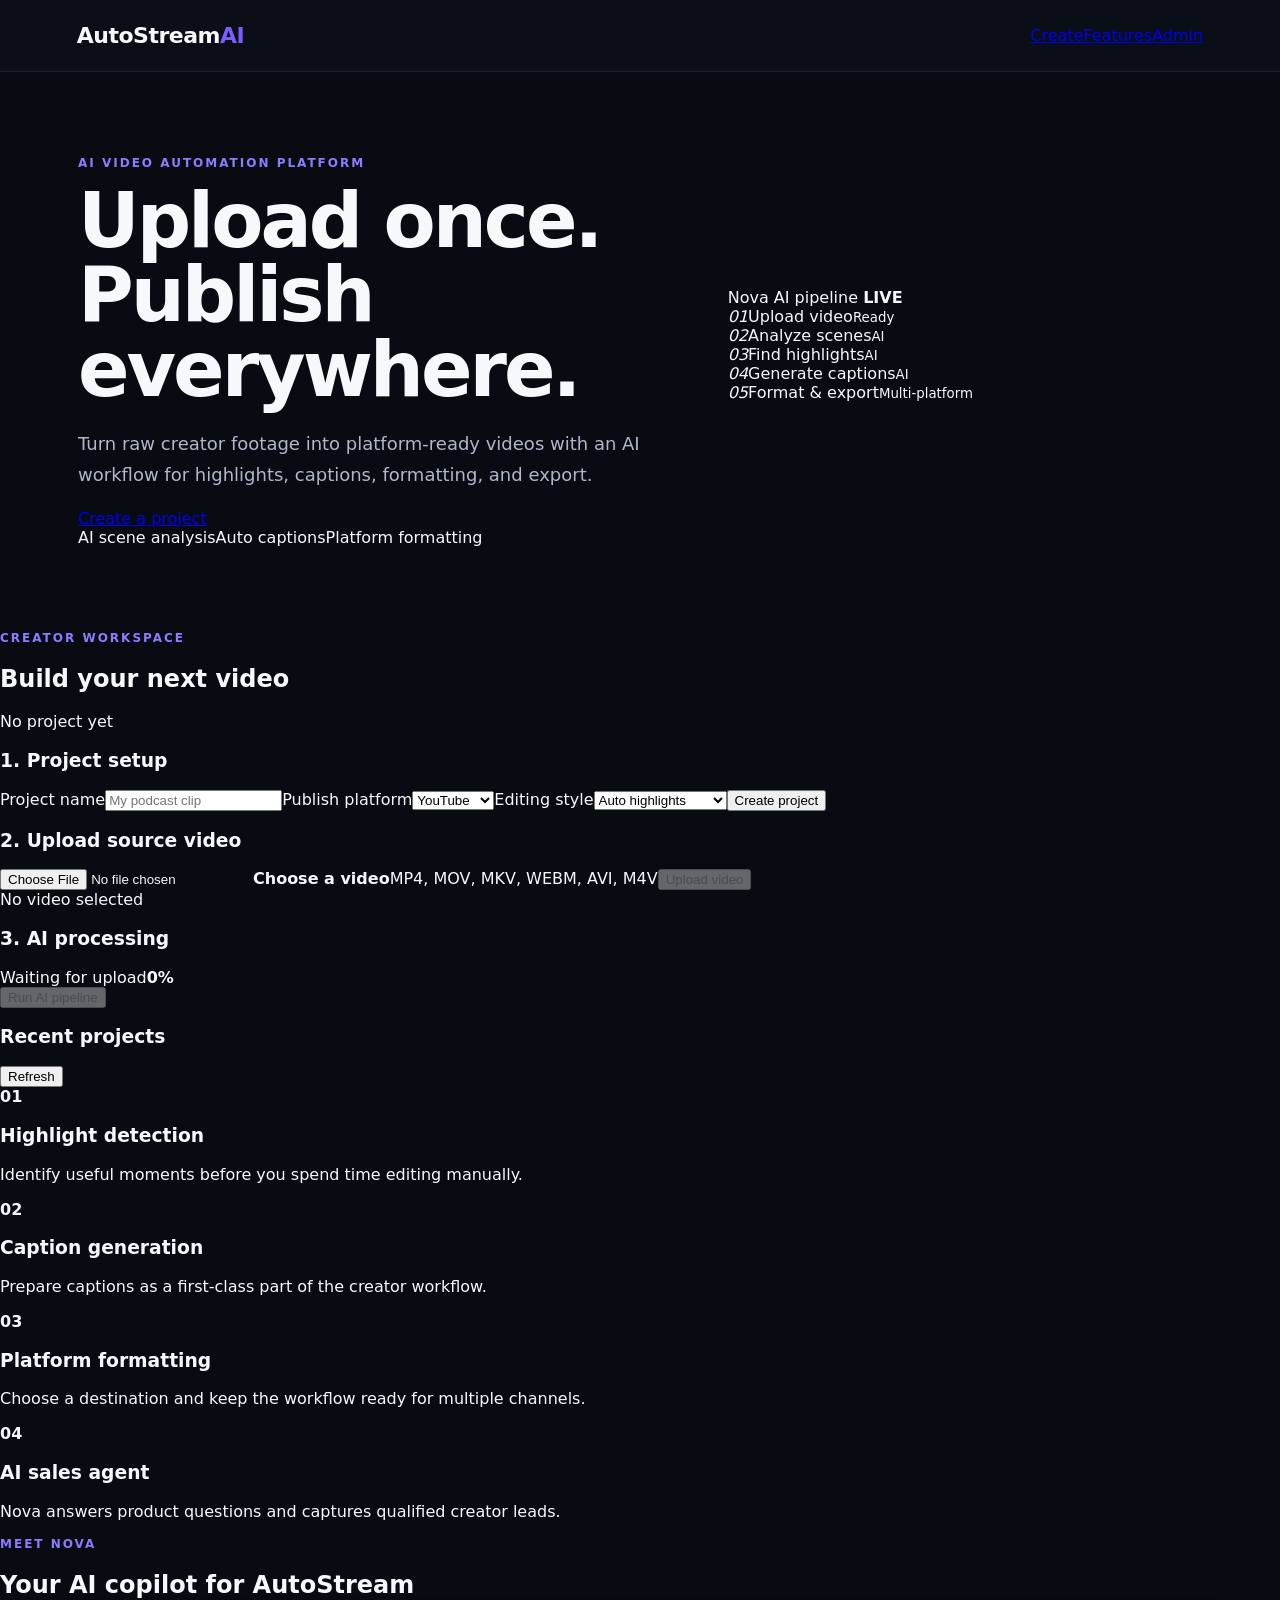
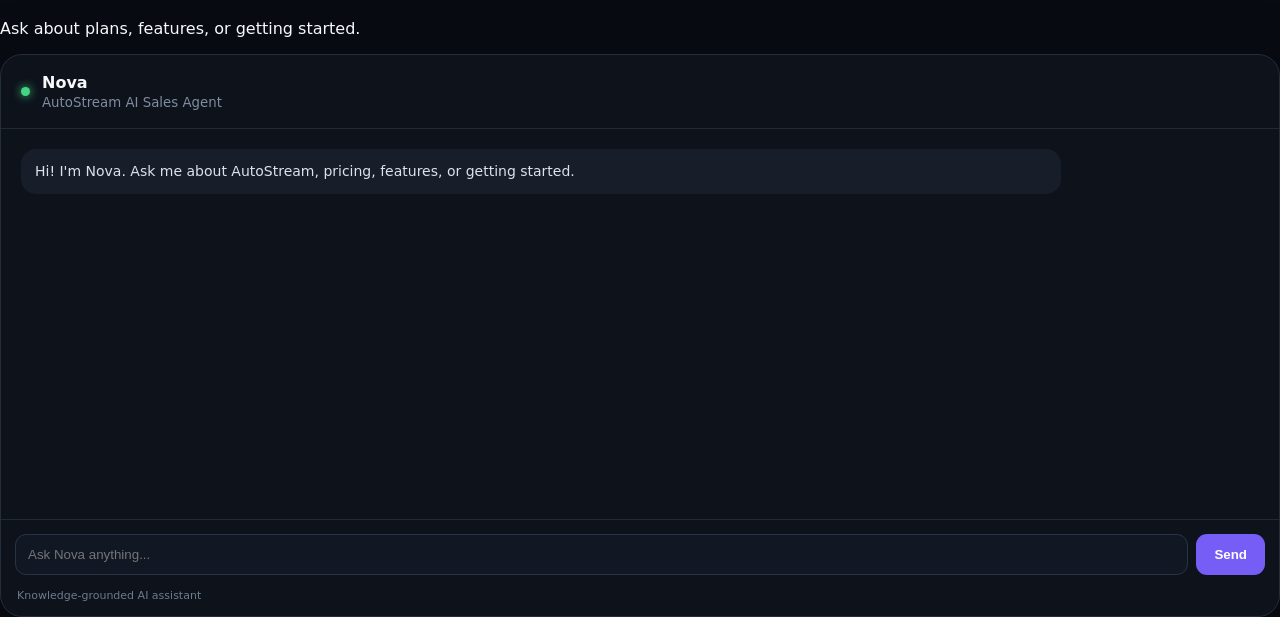
==== static/index.html @ 915b3b09 "Build creator platform workspace UI" ====
<!doctype html><html lang="en"><head><meta charset="UTF-8"><meta name="viewport" content="width=device-width,initial-scale=1"><title>AutoStream — AI Video Automation</title><link rel="stylesheet" href="/static/styles.css"></head><body>
<header class="nav"><div class="brand">AutoStream<span>AI</span></div><nav><a href="#workflow">Create</a><a href="#features">Features</a><a href="/admin">Admin</a></nav></header>
<main><section class="hero"><div class="hero-copy"><p class="eyebrow">AI VIDEO AUTOMATION PLATFORM</p><h1>Upload once.<br><span>Publish everywhere.</span></h1><p class="sub">Turn raw creator footage into platform-ready videos with an AI workflow for highlights, captions, formatting, and export.</p><a class="primary" href="#workflow">Create a project</a><div class="trust"><span>AI scene analysis</span><span>Auto captions</span><span>Platform formatting</span></div></div>
<div class="hero-preview"><div class="preview-top"><span class="live-dot"></span> Nova AI pipeline <b>LIVE</b></div><div class="pipeline"><div class="step done"><i>01</i><span>Upload video</span><small>Ready</small></div><div class="step done"><i>02</i><span>Analyze scenes</span><small>AI</small></div><div class="step"><i>03</i><span>Find highlights</span><small>AI</small></div><div class="step"><i>04</i><span>Generate captions</span><small>AI</small></div><div class="step"><i>05</i><span>Format & export</span><small>Multi-platform</small></div></div></div></section>
<section id="workflow" class="workspace"><div class="section-head"><div><p class="eyebrow">CREATOR WORKSPACE</p><h2>Build your next video</h2></div><span id="project-status">No project yet</span></div>
<div class="workspace-grid"><form id="project-form" class="panel"><h3>1. Project setup</h3><label>Project name<input id="project-name" required placeholder="My podcast clip"></label><label>Publish platform<select id="platform"><option>YouTube</option><option>Instagram</option><option>TikTok</option><option>LinkedIn</option><option>Twitter/X</option></select></label><label>Editing style<select id="style"><option>Auto highlights</option><option>Short-form viral</option><option>Clean professional</option><option>Podcast clips</option></select></label><button class="primary full" type="submit">Create project</button></form>
<div class="panel"><h3>2. Upload source video</h3><label class="drop"><input id="video-file" type="file" accept="video/*"><strong>Choose a video</strong><span>MP4, MOV, MKV, WEBM, AVI, M4V</span></label><button id="upload-btn" class="secondary full" disabled>Upload video</button><div id="file-info" class="file-info">No video selected</div></div>
<div class="panel pipeline-panel"><h3>3. AI processing</h3><div class="progress"><i id="progress-bar"></i></div><div class="progress-meta"><span id="progress-label">Waiting for upload</span><b id="progress-value">0%</b></div><button id="process-btn" class="primary full" disabled>Run AI pipeline</button><div id="output" class="output"></div></div></div>
<div class="recent panel"><div class="section-head compact"><h3>Recent projects</h3><button id="refresh-projects">Refresh</button></div><div id="projects-list" class="projects-list"></div></div></section>
<section id="features" class="features"><div><b>01</b><h3>Highlight detection</h3><p>Identify useful moments before you spend time editing manually.</p></div><div><b>02</b><h3>Caption generation</h3><p>Prepare captions as a first-class part of the creator workflow.</p></div><div><b>03</b><h3>Platform formatting</h3><p>Choose a destination and keep the workflow ready for multiple channels.</p></div><div><b>04</b><h3>AI sales agent</h3><p>Nova answers product questions and captures qualified creator leads.</p></div></section>
<section class="chat-section"><div><p class="eyebrow">MEET NOVA</p><h2>Your AI copilot for AutoStream</h2><p>Ask about plans, features, or getting started.</p></div><div class="chat-card"><div class="chat-head"><div class="status-dot"></div><div><strong>Nova</strong><small>AutoStream AI Sales Agent</small></div></div><div id="messages" class="messages"><div class="bubble bot">Hi! I'm Nova. Ask me about AutoStream, pricing, features, or getting started.</div></div><form id="chat-form" class="chat-form"><input id="message" autocomplete="off" placeholder="Ask Nova anything..." maxlength="2000" required><button>Send</button></form><div id="meta" class="chat-meta">Knowledge-grounded AI assistant</div></div></section></main><script src="/static/app.js"></script></body></html>
---- static/styles.css ----
*{box-sizing:border-box}body{margin:0;font-family:Inter,system-ui,-apple-system,BlinkMacSystemFont,"Segoe UI",sans-serif;background:#080b12;color:#f7f8fb}.nav{height:72px;padding:0 6%;display:flex;align-items:center;justify-content:space-between;border-bottom:1px solid #1c2330;background:#0a0e16}.brand{font-size:22px;font-weight:800;letter-spacing:-.5px}.brand span{color:#7c5cff}.nav-link{color:#aeb8ca;text-decoration:none;font-size:14px}.hero{max-width:1180px;margin:0 auto;padding:72px 28px;display:grid;grid-template-columns:1.1fr .9fr;gap:70px;align-items:center}.eyebrow{font-size:12px;letter-spacing:2px;color:#8d7cff;font-weight:800}.hero h1{font-size:clamp(44px,6vw,76px);line-height:.98;letter-spacing:-3px;margin:14px 0 22px}.sub{font-size:18px;line-height:1.7;color:#aeb8ca;max-width:650px}.plans{display:flex;gap:14px;margin-top:34px}.plans article{padding:20px;border:1px solid #202a39;border-radius:16px;background:#0e131d;min-width:190px}.plans h3{margin:0 0 8px}.plans strong{font-size:24px}.plans p{color:#8e9aaf;font-size:13px;line-height:1.5}.featured{border-color:#5d4dd8!important}.chat-card{background:#0d121b;border:1px solid #232d3c;border-radius:22px;overflow:hidden;box-shadow:0 25px 80px rgba(0,0,0,.3)}.chat-head{display:flex;gap:12px;align-items:center;padding:18px 20px;border-bottom:1px solid #202938}.chat-head small{display:block;color:#7f8ca2;margin-top:3px}.status-dot{width:9px;height:9px;border-radius:50%;background:#45d483;box-shadow:0 0 10px #45d483}.messages{height:390px;overflow:auto;padding:20px}.bubble{max-width:84%;padding:12px 14px;border-radius:15px;margin-bottom:12px;font-size:14px;line-height:1.55}.bot{background:#171e2a;color:#dbe2ee}.user{background:#6c55e8;margin-left:auto}.chat-form{display:flex;gap:8px;padding:14px;border-top:1px solid #202938}.chat-form input{flex:1;background:#111823;border:1px solid #283446;color:white;padding:12px;border-radius:11px;outline:none}.chat-form button{background:#765df5;color:white;border:0;border-radius:11px;padding:0 18px;font-weight:700;cursor:pointer}.chat-meta{padding:0 16px 14px;color:#6e7b90;font-size:11px}.feature-strip{border-top:1px solid #1d2532;border-bottom:1px solid #1d2532;display:grid;grid-template-columns:repeat(3,1fr);max-width:1180px;margin:0 auto;padding:30px 28px;gap:30px}.feature-strip div{display:flex;flex-direction:column;gap:6px}.feature-strip span{font-size:13px;color:#7f8ca2}@media(max-width:850px){.hero{grid-template-columns:1fr;padding-top:45px}.plans{flex-direction:column}.feature-strip{grid-template-columns:1fr}.hero h1{letter-spacing:-2px}}
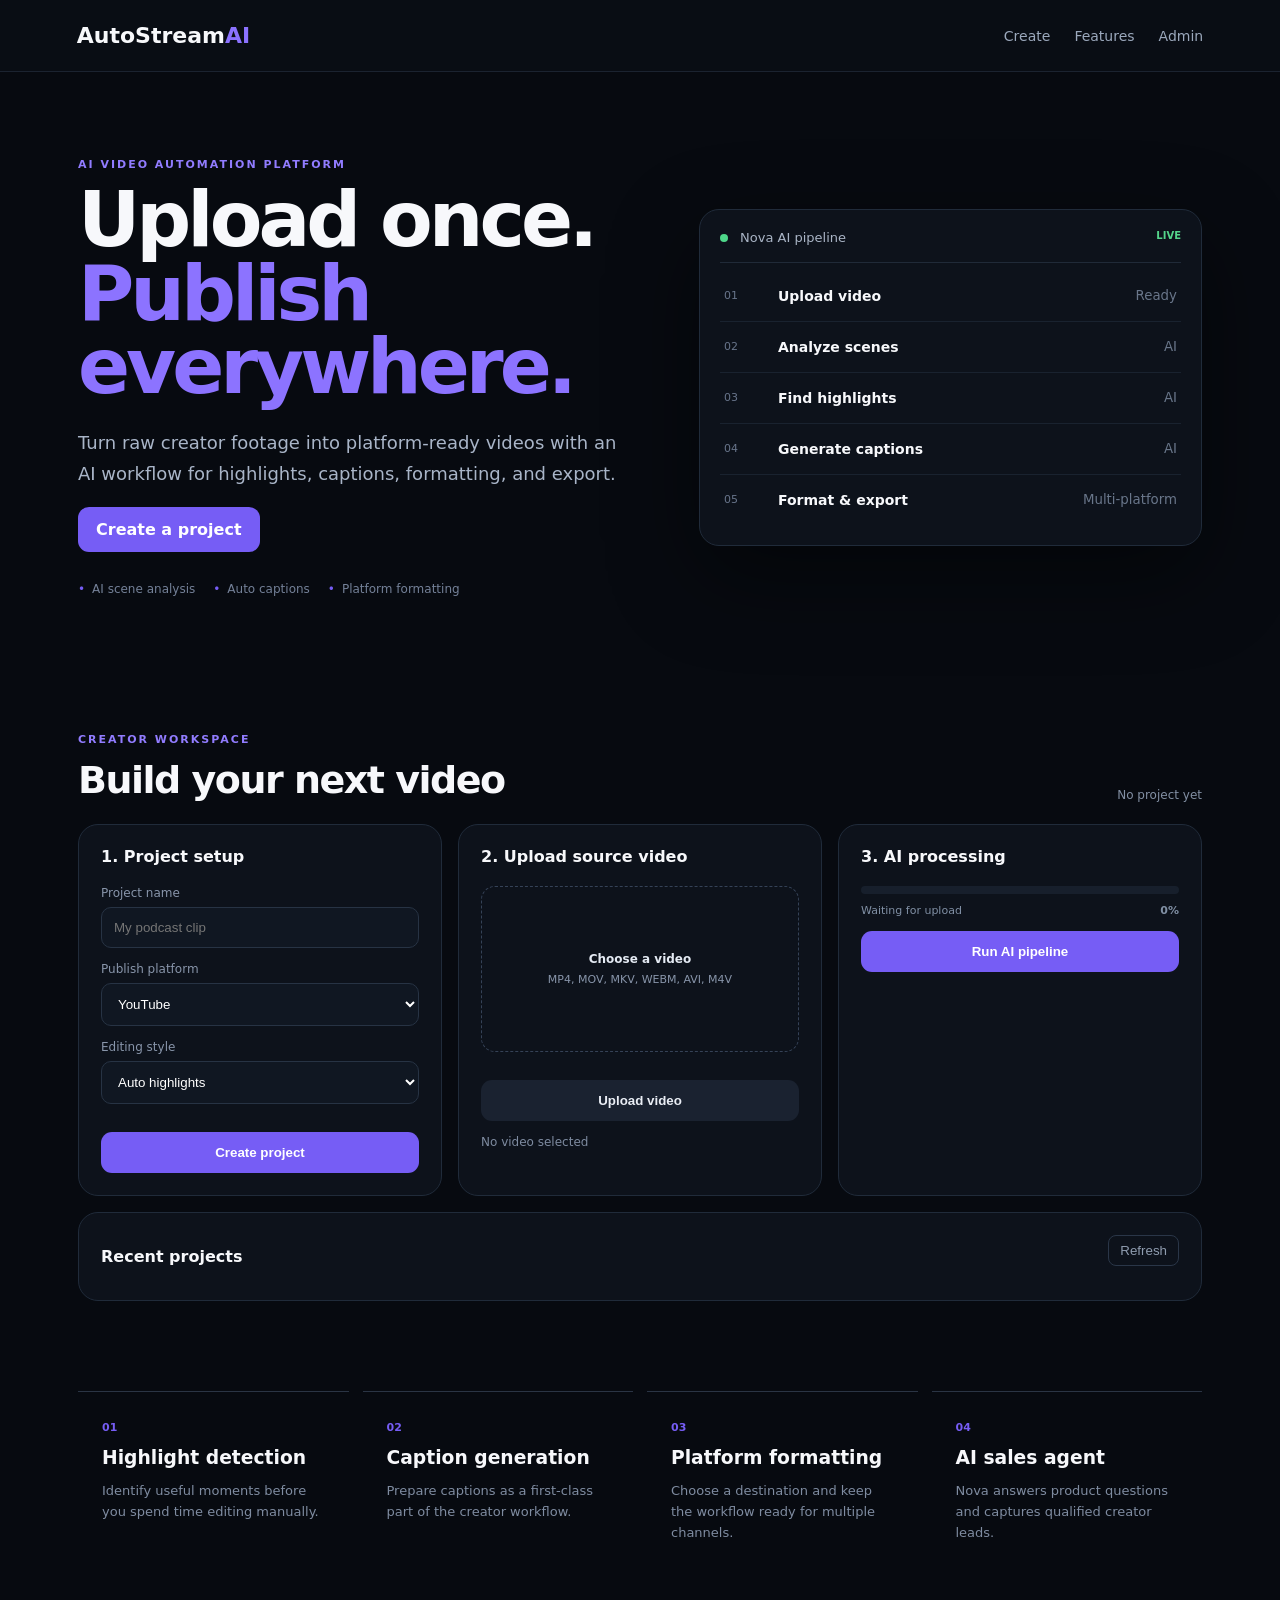
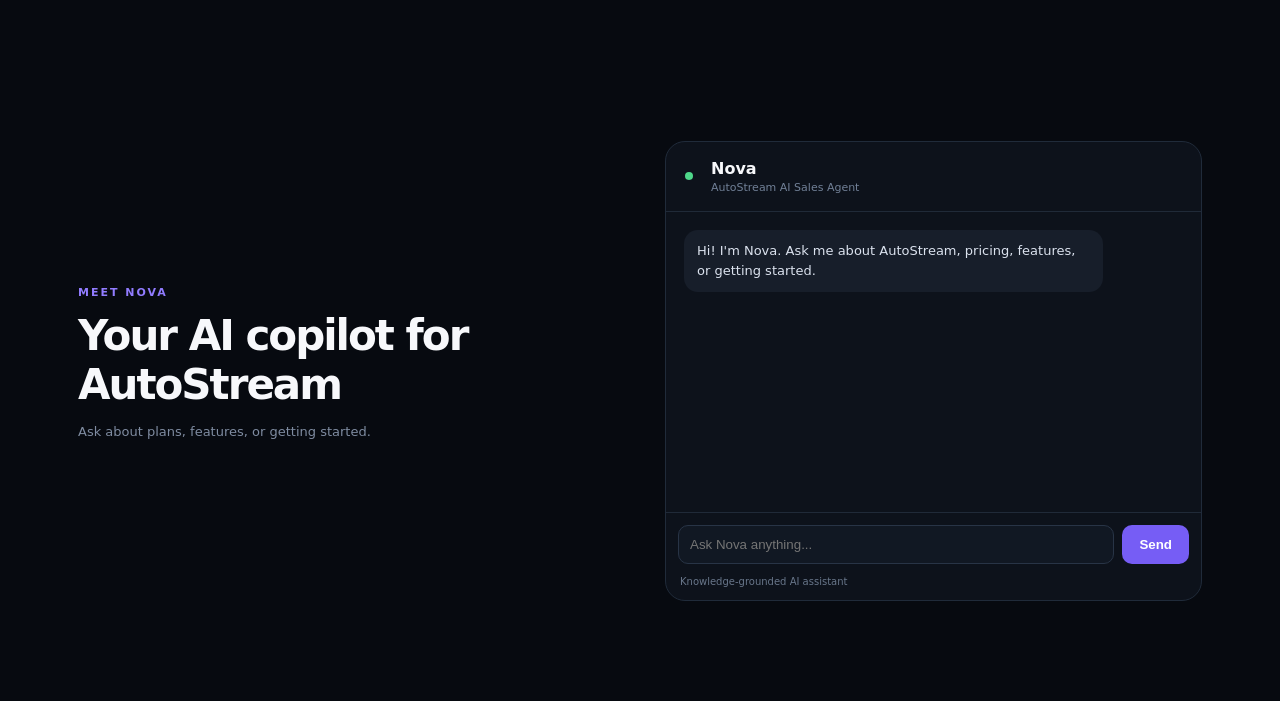
==== commit c91b8be6: "Open dashboard sections in new tabs" ====
--- a/static/index.html
+++ b/static/index.html
@@ -1,6 +1,6 @@
 <!doctype html><html lang="en"><head><meta charset="UTF-8"><meta name="viewport" content="width=device-width,initial-scale=1"><title>AutoStream — AI Video Automation</title><link rel="stylesheet" href="/static/styles.css"></head><body>
-<header class="nav"><div class="brand">AutoStream<span>AI</span></div><nav><a href="#workflow">Create</a><a href="#features">Features</a><a href="/admin">Admin</a></nav></header>
-<main><section class="hero"><div class="hero-copy"><p class="eyebrow">AI VIDEO AUTOMATION PLATFORM</p><h1>Upload once.<br><span>Publish everywhere.</span></h1><p class="sub">Turn raw creator footage into platform-ready videos with an AI workflow for highlights, captions, formatting, and export.</p><a class="primary" href="#workflow">Create a project</a><div class="trust"><span>AI scene analysis</span><span>Auto captions</span><span>Platform formatting</span></div></div>
+<header class="nav"><div class="brand">AutoStream<span>AI</span></div><nav><a href="/?view=workflow" target="_blank" rel="noopener">Create</a><a href="/?view=features" target="_blank" rel="noopener">Features</a><a href="/admin">Admin</a></nav></header>
+<main><section class="hero"><div class="hero-copy"><p class="eyebrow">AI VIDEO AUTOMATION PLATFORM</p><h1>Upload once.<br><span>Publish everywhere.</span></h1><p class="sub">Turn raw creator footage into platform-ready videos with an AI workflow for highlights, captions, formatting, and export.</p><a class="primary" href="/?view=workflow" target="_blank" rel="noopener">Create a project</a><div class="trust"><span>AI scene analysis</span><span>Auto captions</span><span>Platform formatting</span></div></div>
 <div class="hero-preview"><div class="preview-top"><span class="live-dot"></span> Nova AI pipeline <b>LIVE</b></div><div class="pipeline"><div class="step done"><i>01</i><span>Upload video</span><small>Ready</small></div><div class="step done"><i>02</i><span>Analyze scenes</span><small>AI</small></div><div class="step"><i>03</i><span>Find highlights</span><small>AI</small></div><div class="step"><i>04</i><span>Generate captions</span><small>AI</small></div><div class="step"><i>05</i><span>Format & export</span><small>Multi-platform</small></div></div></div></section>
 <section id="workflow" class="workspace"><div class="section-head"><div><p class="eyebrow">CREATOR WORKSPACE</p><h2>Build your next video</h2></div><span id="project-status">No project yet</span></div>
 <div class="workspace-grid"><form id="project-form" class="panel"><h3>1. Project setup</h3><label>Project name<input id="project-name" required placeholder="My podcast clip"></label><label>Publish platform<select id="platform"><option>YouTube</option><option>Instagram</option><option>TikTok</option><option>LinkedIn</option><option>Twitter/X</option></select></label><label>Editing style<select id="style"><option>Auto highlights</option><option>Short-form viral</option><option>Clean professional</option><option>Podcast clips</option></select></label><button class="primary full" type="submit">Create project</button></form>
@@ -8,4 +8,4 @@
 <div class="panel pipeline-panel"><h3>3. AI processing</h3><div class="progress"><i id="progress-bar"></i></div><div class="progress-meta"><span id="progress-label">Waiting for upload</span><b id="progress-value">0%</b></div><button id="process-btn" class="primary full" disabled>Run AI pipeline</button><div id="output" class="output"></div></div></div>
 <div class="recent panel"><div class="section-head compact"><h3>Recent projects</h3><button id="refresh-projects">Refresh</button></div><div id="projects-list" class="projects-list"></div></div></section>
 <section id="features" class="features"><div><b>01</b><h3>Highlight detection</h3><p>Identify useful moments before you spend time editing manually.</p></div><div><b>02</b><h3>Caption generation</h3><p>Prepare captions as a first-class part of the creator workflow.</p></div><div><b>03</b><h3>Platform formatting</h3><p>Choose a destination and keep the workflow ready for multiple channels.</p></div><div><b>04</b><h3>AI sales agent</h3><p>Nova answers product questions and captures qualified creator leads.</p></div></section>
-<section class="chat-section"><div><p class="eyebrow">MEET NOVA</p><h2>Your AI copilot for AutoStream</h2><p>Ask about plans, features, or getting started.</p></div><div class="chat-card"><div class="chat-head"><div class="status-dot"></div><div><strong>Nova</strong><small>AutoStream AI Sales Agent</small></div></div><div id="messages" class="messages"><div class="bubble bot">Hi! I'm Nova. Ask me about AutoStream, pricing, features, or getting started.</div></div><form id="chat-form" class="chat-form"><input id="message" autocomplete="off" placeholder="Ask Nova anything..." maxlength="2000" required><button>Send</button></form><div id="meta" class="chat-meta">Knowledge-grounded AI assistant</div></div></section></main><script src="/static/app.js"></script></body></html>+<section class="chat-section"><div><p class="eyebrow">MEET NOVA</p><h2>Your AI copilot for AutoStream</h2><p>Ask about plans, features, or getting started.</p></div><div class="chat-card"><div class="chat-head"><div class="status-dot"></div><div><strong>Nova</strong><small>AutoStream AI Sales Agent</small></div></div><div id="messages" class="messages"><div class="bubble bot">Hi! I'm Nova. Ask me about AutoStream, pricing, features, or getting started.</div></div><form id="chat-form" class="chat-form"><input id="message" autocomplete="off" placeholder="Ask Nova anything..." maxlength="2000" required><button>Send</button></form><div id="meta" class="chat-meta">Knowledge-grounded AI assistant</div></div></section></main><script src="/static/app.js"></script><script>const view=new URLSearchParams(location.search).get("view");if(view){requestAnimationFrame(()=>document.getElementById(view)?.scrollIntoView({behavior:"smooth",block:"start"}))}</script></body></html>
--- a/static/styles.css
+++ b/static/styles.css
@@ -1 +1 @@
-*{box-sizing:border-box}body{margin:0;font-family:Inter,system-ui,-apple-system,BlinkMacSystemFont,"Segoe UI",sans-serif;background:#080b12;color:#f7f8fb}.nav{height:72px;padding:0 6%;display:flex;align-items:center;justify-content:space-between;border-bottom:1px solid #1c2330;background:#0a0e16}.brand{font-size:22px;font-weight:800;letter-spacing:-.5px}.brand span{color:#7c5cff}.nav-link{color:#aeb8ca;text-decoration:none;font-size:14px}.hero{max-width:1180px;margin:0 auto;padding:72px 28px;display:grid;grid-template-columns:1.1fr .9fr;gap:70px;align-items:center}.eyebrow{font-size:12px;letter-spacing:2px;color:#8d7cff;font-weight:800}.hero h1{font-size:clamp(44px,6vw,76px);line-height:.98;letter-spacing:-3px;margin:14px 0 22px}.sub{font-size:18px;line-height:1.7;color:#aeb8ca;max-width:650px}.plans{display:flex;gap:14px;margin-top:34px}.plans article{padding:20px;border:1px solid #202a39;border-radius:16px;background:#0e131d;min-width:190px}.plans h3{margin:0 0 8px}.plans strong{font-size:24px}.plans p{color:#8e9aaf;font-size:13px;line-height:1.5}.featured{border-color:#5d4dd8!important}.chat-card{background:#0d121b;border:1px solid #232d3c;border-radius:22px;overflow:hidden;box-shadow:0 25px 80px rgba(0,0,0,.3)}.chat-head{display:flex;gap:12px;align-items:center;padding:18px 20px;border-bottom:1px solid #202938}.chat-head small{display:block;color:#7f8ca2;margin-top:3px}.status-dot{width:9px;height:9px;border-radius:50%;background:#45d483;box-shadow:0 0 10px #45d483}.messages{height:390px;overflow:auto;padding:20px}.bubble{max-width:84%;padding:12px 14px;border-radius:15px;margin-bottom:12px;font-size:14px;line-height:1.55}.bot{background:#171e2a;color:#dbe2ee}.user{background:#6c55e8;margin-left:auto}.chat-form{display:flex;gap:8px;padding:14px;border-top:1px solid #202938}.chat-form input{flex:1;background:#111823;border:1px solid #283446;color:white;padding:12px;border-radius:11px;outline:none}.chat-form button{background:#765df5;color:white;border:0;border-radius:11px;padding:0 18px;font-weight:700;cursor:pointer}.chat-meta{padding:0 16px 14px;color:#6e7b90;font-size:11px}.feature-strip{border-top:1px solid #1d2532;border-bottom:1px solid #1d2532;display:grid;grid-template-columns:repeat(3,1fr);max-width:1180px;margin:0 auto;padding:30px 28px;gap:30px}.feature-strip div{display:flex;flex-direction:column;gap:6px}.feature-strip span{font-size:13px;color:#7f8ca2}@media(max-width:850px){.hero{grid-template-columns:1fr;padding-top:45px}.plans{flex-direction:column}.feature-strip{grid-template-columns:1fr}.hero h1{letter-spacing:-2px}}
+*{box-sizing:border-box}html{scroll-behavior:smooth}body{margin:0;font-family:Inter,system-ui,-apple-system,BlinkMacSystemFont,"Segoe UI",sans-serif;background:#070a10;color:#f7f8fb}a{color:inherit}.nav{height:72px;padding:0 6%;display:flex;align-items:center;justify-content:space-between;border-bottom:1px solid #1b2330;background:#090d14;position:sticky;top:0;z-index:10}.brand{font-size:22px;font-weight:850}.brand span{color:#8b72ff}.nav nav{display:flex;gap:24px}.nav a{color:#9ba8bc;text-decoration:none;font-size:14px}.nav a:hover{color:#fff}.hero{max-width:1180px;margin:auto;padding:86px 28px 72px;display:grid;grid-template-columns:1.05fr .95fr;gap:65px;align-items:center}.eyebrow{font-size:11px;letter-spacing:2px;color:#917cff;font-weight:800;margin:0 0 12px}.hero h1{font-size:clamp(48px,6vw,82px);line-height:.96;letter-spacing:-4px;margin:0 0 24px}.hero h1 span{color:#8c73ff}.sub{font-size:18px;line-height:1.7;color:#a9b5c8;max-width:620px}.primary,.secondary{border:0;border-radius:11px;padding:13px 18px;font-weight:750;cursor:pointer;text-decoration:none;display:inline-block}.primary{background:#765df5;color:#fff}.secondary{background:#1a2230;color:#e9edf4}.full{width:100%;margin-top:14px}.trust{display:flex;gap:18px;flex-wrap:wrap;margin-top:30px;color:#748198;font-size:12px}.trust span:before{content:"•";margin-right:7px;color:#765df5}.hero-preview,.panel,.chat-card{background:#0d121b;border:1px solid #202b3a;border-radius:20px}.hero-preview{padding:20px;box-shadow:0 30px 90px #0007}.preview-top{color:#aab5c6;font-size:13px;padding-bottom:17px;border-bottom:1px solid #202a38}.preview-top b{float:right;color:#54d58b;font-size:10px}.live-dot,.status-dot{display:inline-block;width:8px;height:8px;border-radius:50%;background:#4ed78a;margin-right:8px}.pipeline{padding-top:8px}.step{display:grid;grid-template-columns:42px 1fr auto;align-items:center;gap:12px;padding:17px 4px;border-bottom:1px solid #19222f}.step:last-child{border:0}.step i{font-style:normal;color:#68758b;font-size:11px}.step span{font-size:14px;font-weight:650}.step small{color:#69768a}.workspace{max-width:1180px;margin:auto;padding:65px 28px}.section-head{display:flex;justify-content:space-between;align-items:end;gap:20px;margin-bottom:22px}.section-head h2{font-size:38px;letter-spacing:-1.5px;margin:0}.section-head>span{color:#8390a4;font-size:12px}.workspace-grid{display:grid;grid-template-columns:repeat(3,1fr);gap:16px}.panel{padding:22px}.panel h3{margin:0 0 20px;font-size:16px}.panel label{display:block;color:#8895aa;font-size:12px;margin:14px 0}.panel input,.panel select{width:100%;margin-top:7px;background:#101722;border:1px solid #273344;color:#fff;border-radius:10px;padding:12px;outline:none}.drop{height:166px;border:1px dashed #354257;border-radius:14px;display:flex!important;align-items:center;justify-content:center;flex-direction:column;gap:7px;text-align:center}.drop input{display:none}.drop strong{color:#e4eaf3}.drop span{font-size:11px}.file-info,.muted,.output{color:#7e8ba0;font-size:12px;line-height:1.6;margin-top:12px}.progress{height:8px;background:#171f2c;border-radius:99px;overflow:hidden}.progress i{display:block;width:0;height:100%;background:#765df5;transition:width .4s}.progress-meta{display:flex;justify-content:space-between;margin-top:10px;font-size:11px;color:#8190a5}.output{min-height:35px}.recent{margin-top:16px}.compact{margin:0 0 12px}.compact h3{margin:0}.compact button{background:transparent;border:1px solid #2a3648;color:#8f9caf;border-radius:8px;padding:7px 11px;cursor:pointer}.projects-list{display:grid;gap:8px}.project-row{width:100%;display:flex;justify-content:space-between;text-align:left;align-items:center;background:#101722;border:1px solid #202b3a;color:#e7ebf3;padding:13px;border-radius:10px;cursor:pointer}.project-row:hover{border-color:#4b58a0}.project-row span{display:flex;flex-direction:column;gap:4px}.project-row small,.project-row em{color:#77859a;font-size:11px;font-style:normal}.features{max-width:1180px;margin:auto;padding:25px 28px 90px;display:grid;grid-template-columns:repeat(4,1fr);gap:14px}.features>div{padding:24px;border-top:1px solid #2a3444}.features b{color:#765df5;font-size:11px}.features h3{margin:12px 0 8px}.features p,.chat-section>div>p:not(.eyebrow){color:#7f8ca1;line-height:1.6;font-size:13px}.chat-section{max-width:1180px;margin:auto;padding:70px 28px 100px;display:grid;grid-template-columns:1fr 1fr;gap:50px;align-items:center}.chat-section h2{font-size:42px;letter-spacing:-2px;margin:0 0 10px}.chat-card{overflow:hidden}.chat-head{display:flex;gap:10px;align-items:center;padding:17px 19px;border-bottom:1px solid #202a38}.chat-head small{display:block;color:#718097;margin-top:3px;font-size:11px}.messages{height:300px;overflow:auto;padding:18px}.bubble{max-width:84%;padding:11px 13px;border-radius:14px;margin-bottom:10px;font-size:13px;line-height:1.55}.bot{background:#171e2a;color:#dbe2ee}.user{background:#6c55e8;margin-left:auto}.chat-form{display:flex;gap:8px;padding:12px;border-top:1px solid #202a38}.chat-form input{flex:1;background:#111823;border:1px solid #283446;color:#fff;padding:11px;border-radius:10px;outline:none}.chat-form button{background:#765df5;color:#fff;border:0;border-radius:10px;padding:0 17px;font-weight:700}.chat-meta{padding:0 14px 13px;color:#68768a;font-size:10px}@media(max-width:900px){.hero,.chat-section{grid-template-columns:1fr}.workspace-grid{grid-template-columns:1fr}.features{grid-template-columns:1fr 1fr}.hero{padding-top:55px}}@media(max-width:600px){.nav{padding:0 18px}.nav nav{gap:10px}.nav nav a:nth-child(2){display:none}.hero,.workspace,.features,.chat-section{padding-left:18px;padding-right:18px}.hero h1{letter-spacing:-2px}.features{grid-template-columns:1fr}}
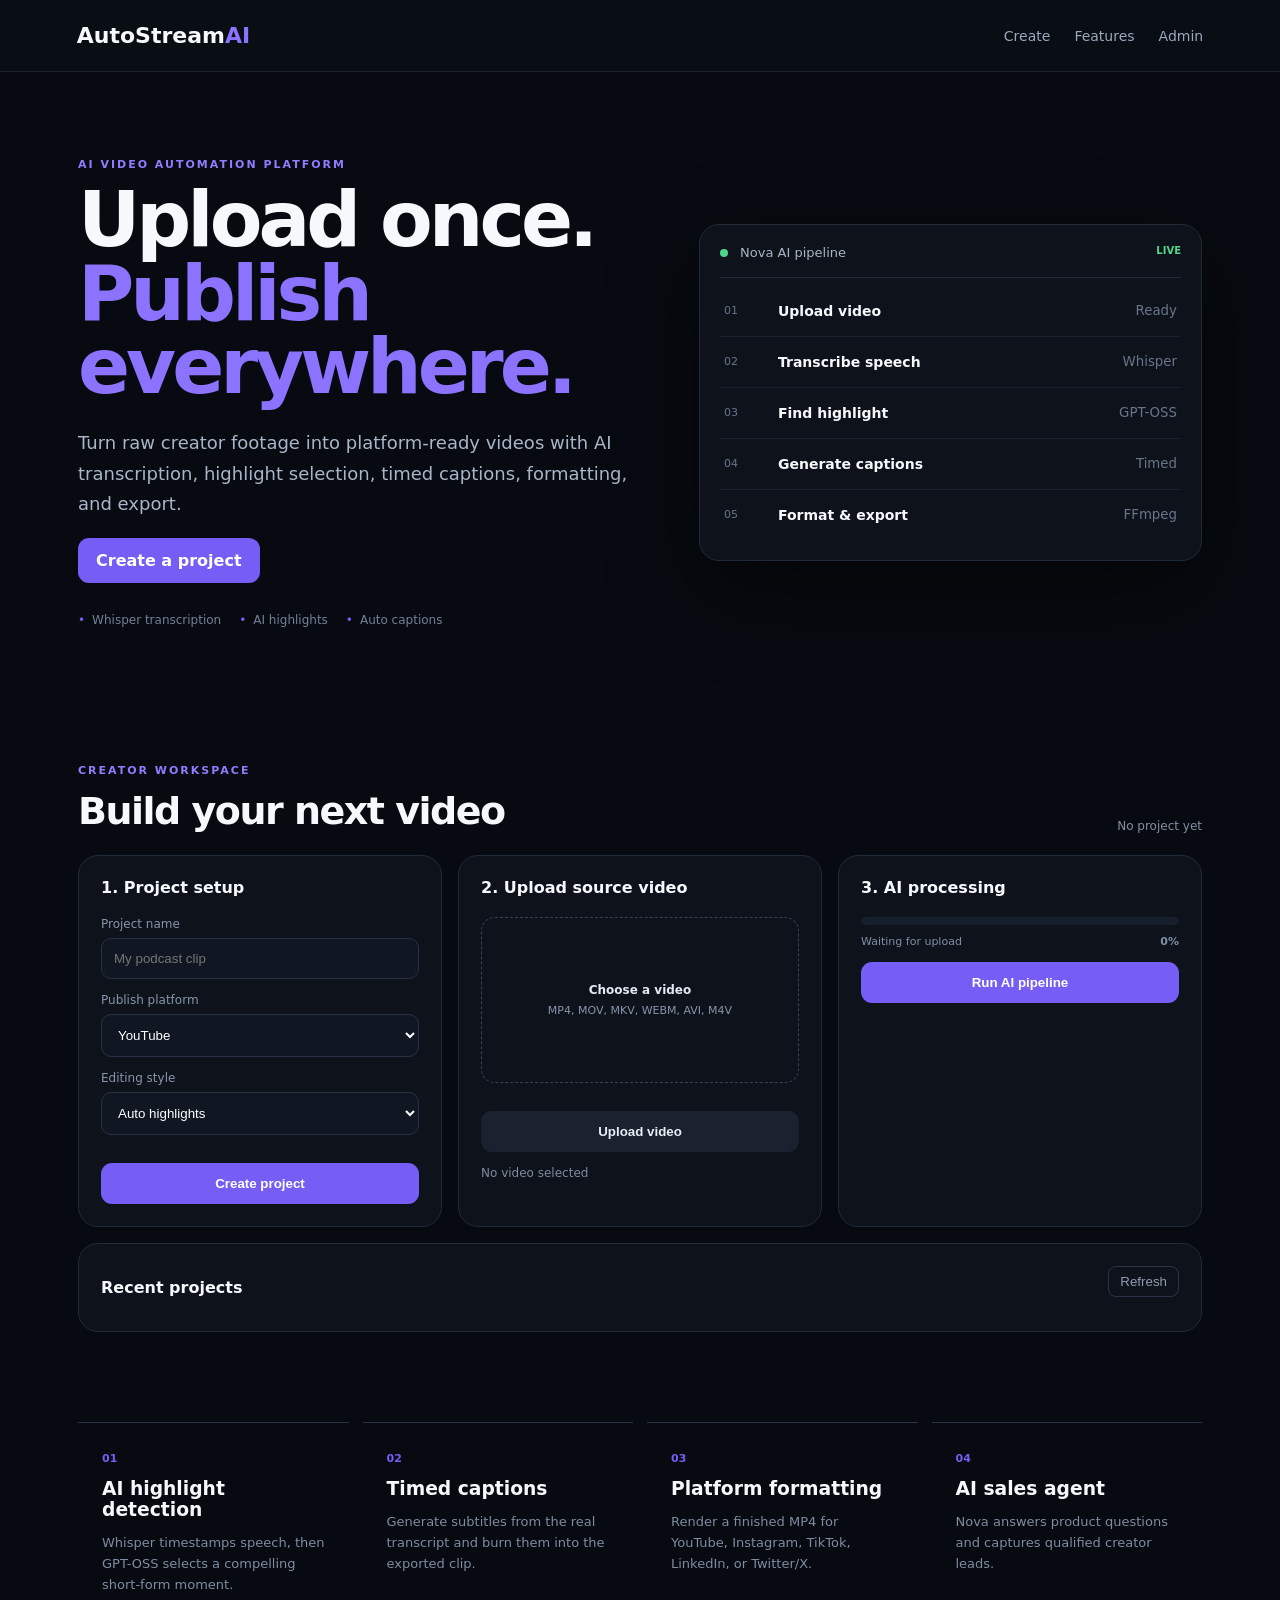
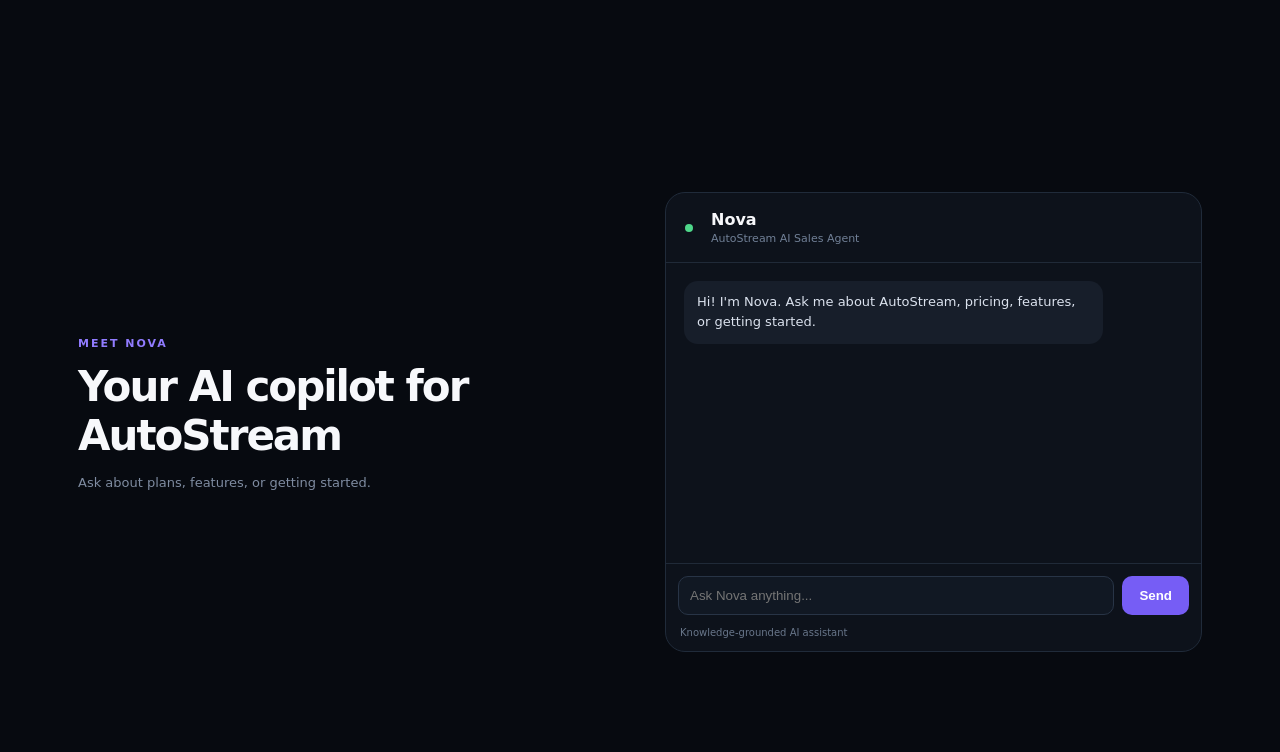
==== commit 73883c7c: "Add favicon and real AI workflow copy" ====
--- a/static/index.html
+++ b/static/index.html
@@ -1,11 +1,11 @@
-<!doctype html><html lang="en"><head><meta charset="UTF-8"><meta name="viewport" content="width=device-width,initial-scale=1"><title>AutoStream — AI Video Automation</title><link rel="stylesheet" href="/static/styles.css"></head><body>
+<!doctype html><html lang="en"><head><meta charset="UTF-8"><meta name="viewport" content="width=device-width,initial-scale=1"><title>AutoStream — AI Video Automation</title><link rel="icon" type="image/svg+xml" href="/static/favicon.svg"><link rel="stylesheet" href="/static/styles.css"></head><body>
 <header class="nav"><div class="brand">AutoStream<span>AI</span></div><nav><a href="/?view=workflow" target="_blank" rel="noopener">Create</a><a href="/?view=features" target="_blank" rel="noopener">Features</a><a href="/admin">Admin</a></nav></header>
-<main><section class="hero"><div class="hero-copy"><p class="eyebrow">AI VIDEO AUTOMATION PLATFORM</p><h1>Upload once.<br><span>Publish everywhere.</span></h1><p class="sub">Turn raw creator footage into platform-ready videos with an AI workflow for highlights, captions, formatting, and export.</p><a class="primary" href="/?view=workflow" target="_blank" rel="noopener">Create a project</a><div class="trust"><span>AI scene analysis</span><span>Auto captions</span><span>Platform formatting</span></div></div>
-<div class="hero-preview"><div class="preview-top"><span class="live-dot"></span> Nova AI pipeline <b>LIVE</b></div><div class="pipeline"><div class="step done"><i>01</i><span>Upload video</span><small>Ready</small></div><div class="step done"><i>02</i><span>Analyze scenes</span><small>AI</small></div><div class="step"><i>03</i><span>Find highlights</span><small>AI</small></div><div class="step"><i>04</i><span>Generate captions</span><small>AI</small></div><div class="step"><i>05</i><span>Format & export</span><small>Multi-platform</small></div></div></div></section>
+<main><section class="hero"><div class="hero-copy"><p class="eyebrow">AI VIDEO AUTOMATION PLATFORM</p><h1>Upload once.<br><span>Publish everywhere.</span></h1><p class="sub">Turn raw creator footage into platform-ready videos with AI transcription, highlight selection, timed captions, formatting, and export.</p><a class="primary" href="/?view=workflow" target="_blank" rel="noopener">Create a project</a><div class="trust"><span>Whisper transcription</span><span>AI highlights</span><span>Auto captions</span></div></div>
+<div class="hero-preview"><div class="preview-top"><span class="live-dot"></span> Nova AI pipeline <b>LIVE</b></div><div class="pipeline"><div class="step done"><i>01</i><span>Upload video</span><small>Ready</small></div><div class="step done"><i>02</i><span>Transcribe speech</span><small>Whisper</small></div><div class="step"><i>03</i><span>Find highlight</span><small>GPT-OSS</small></div><div class="step"><i>04</i><span>Generate captions</span><small>Timed</small></div><div class="step"><i>05</i><span>Format & export</span><small>FFmpeg</small></div></div></div></section>
 <section id="workflow" class="workspace"><div class="section-head"><div><p class="eyebrow">CREATOR WORKSPACE</p><h2>Build your next video</h2></div><span id="project-status">No project yet</span></div>
 <div class="workspace-grid"><form id="project-form" class="panel"><h3>1. Project setup</h3><label>Project name<input id="project-name" required placeholder="My podcast clip"></label><label>Publish platform<select id="platform"><option>YouTube</option><option>Instagram</option><option>TikTok</option><option>LinkedIn</option><option>Twitter/X</option></select></label><label>Editing style<select id="style"><option>Auto highlights</option><option>Short-form viral</option><option>Clean professional</option><option>Podcast clips</option></select></label><button class="primary full" type="submit">Create project</button></form>
 <div class="panel"><h3>2. Upload source video</h3><label class="drop"><input id="video-file" type="file" accept="video/*"><strong>Choose a video</strong><span>MP4, MOV, MKV, WEBM, AVI, M4V</span></label><button id="upload-btn" class="secondary full" disabled>Upload video</button><div id="file-info" class="file-info">No video selected</div></div>
 <div class="panel pipeline-panel"><h3>3. AI processing</h3><div class="progress"><i id="progress-bar"></i></div><div class="progress-meta"><span id="progress-label">Waiting for upload</span><b id="progress-value">0%</b></div><button id="process-btn" class="primary full" disabled>Run AI pipeline</button><div id="output" class="output"></div></div></div>
 <div class="recent panel"><div class="section-head compact"><h3>Recent projects</h3><button id="refresh-projects">Refresh</button></div><div id="projects-list" class="projects-list"></div></div></section>
-<section id="features" class="features"><div><b>01</b><h3>Highlight detection</h3><p>Identify useful moments before you spend time editing manually.</p></div><div><b>02</b><h3>Caption generation</h3><p>Prepare captions as a first-class part of the creator workflow.</p></div><div><b>03</b><h3>Platform formatting</h3><p>Choose a destination and keep the workflow ready for multiple channels.</p></div><div><b>04</b><h3>AI sales agent</h3><p>Nova answers product questions and captures qualified creator leads.</p></div></section>
+<section id="features" class="features"><div><b>01</b><h3>AI highlight detection</h3><p>Whisper timestamps speech, then GPT-OSS selects a compelling short-form moment.</p></div><div><b>02</b><h3>Timed captions</h3><p>Generate subtitles from the real transcript and burn them into the exported clip.</p></div><div><b>03</b><h3>Platform formatting</h3><p>Render a finished MP4 for YouTube, Instagram, TikTok, LinkedIn, or Twitter/X.</p></div><div><b>04</b><h3>AI sales agent</h3><p>Nova answers product questions and captures qualified creator leads.</p></div></section>
 <section class="chat-section"><div><p class="eyebrow">MEET NOVA</p><h2>Your AI copilot for AutoStream</h2><p>Ask about plans, features, or getting started.</p></div><div class="chat-card"><div class="chat-head"><div class="status-dot"></div><div><strong>Nova</strong><small>AutoStream AI Sales Agent</small></div></div><div id="messages" class="messages"><div class="bubble bot">Hi! I'm Nova. Ask me about AutoStream, pricing, features, or getting started.</div></div><form id="chat-form" class="chat-form"><input id="message" autocomplete="off" placeholder="Ask Nova anything..." maxlength="2000" required><button>Send</button></form><div id="meta" class="chat-meta">Knowledge-grounded AI assistant</div></div></section></main><script src="/static/app.js"></script><script>const view=new URLSearchParams(location.search).get("view");if(view){requestAnimationFrame(()=>document.getElementById(view)?.scrollIntoView({behavior:"smooth",block:"start"}))}</script></body></html>
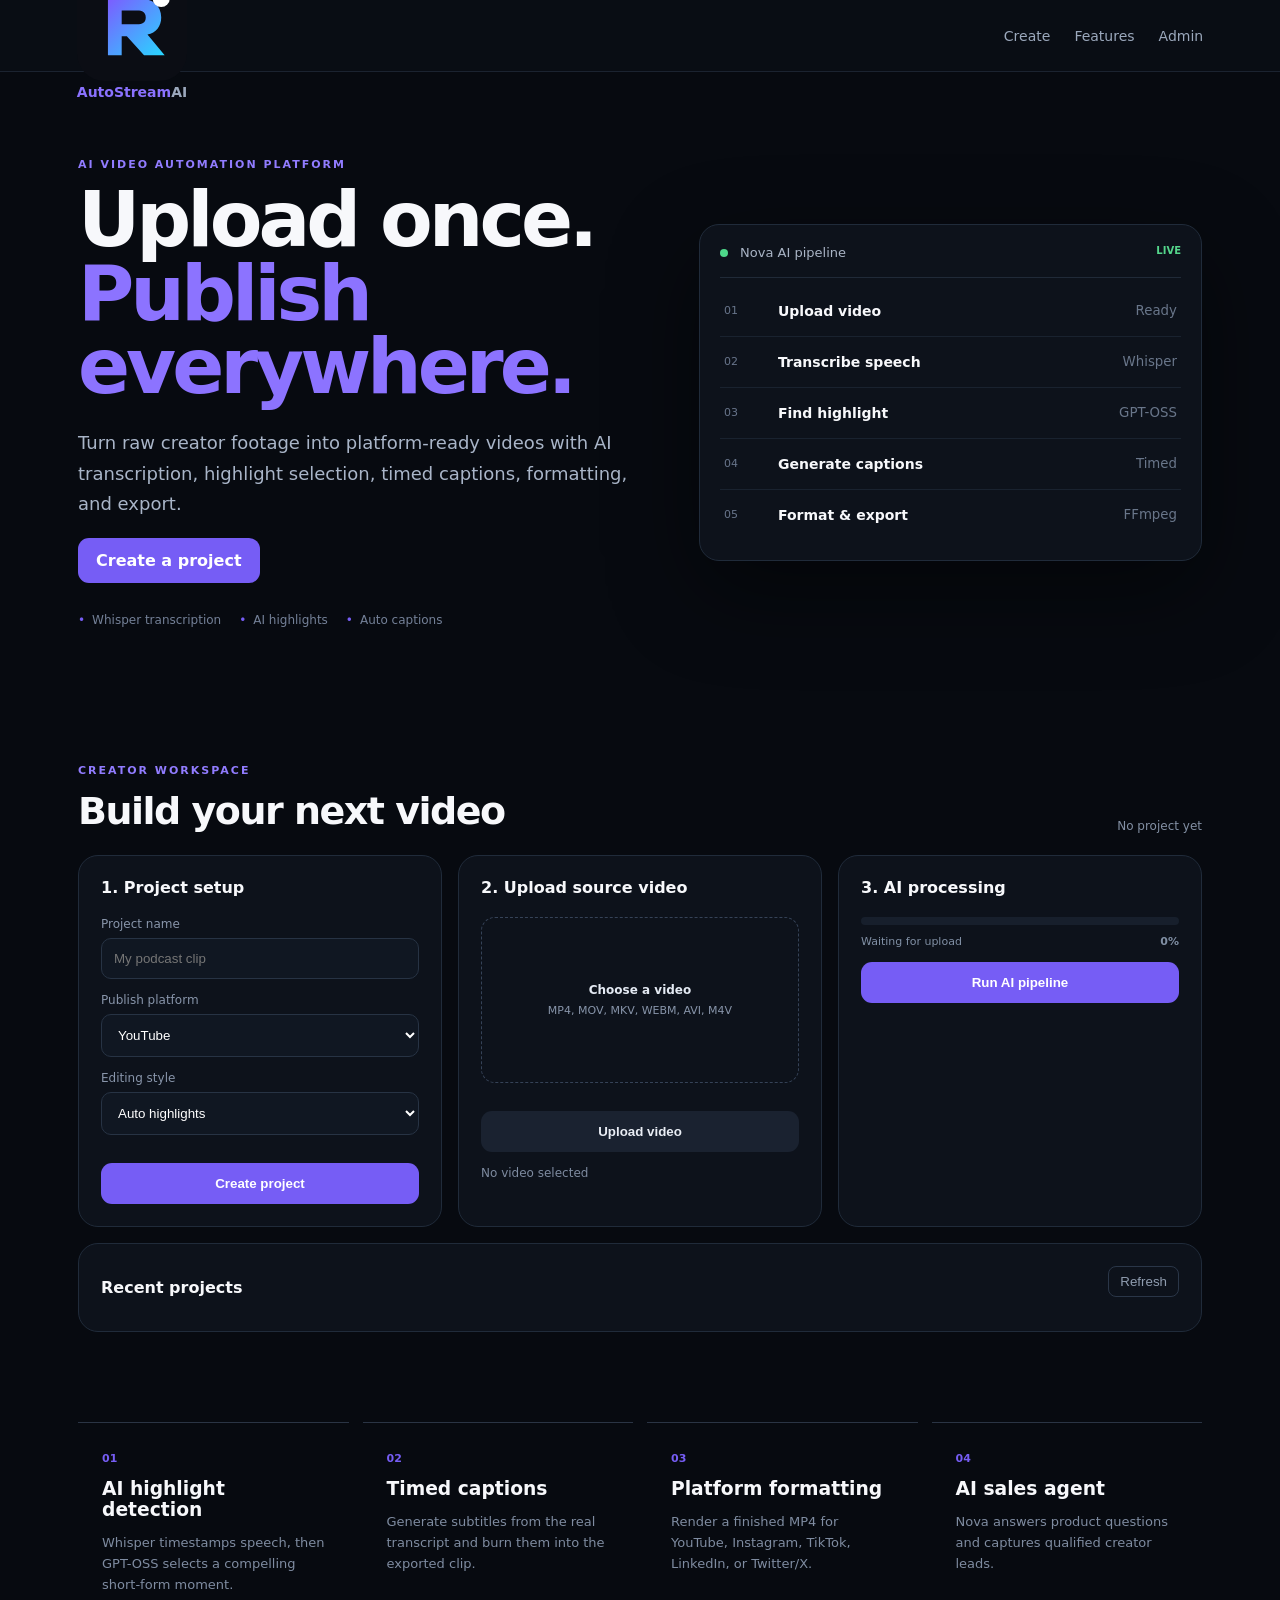
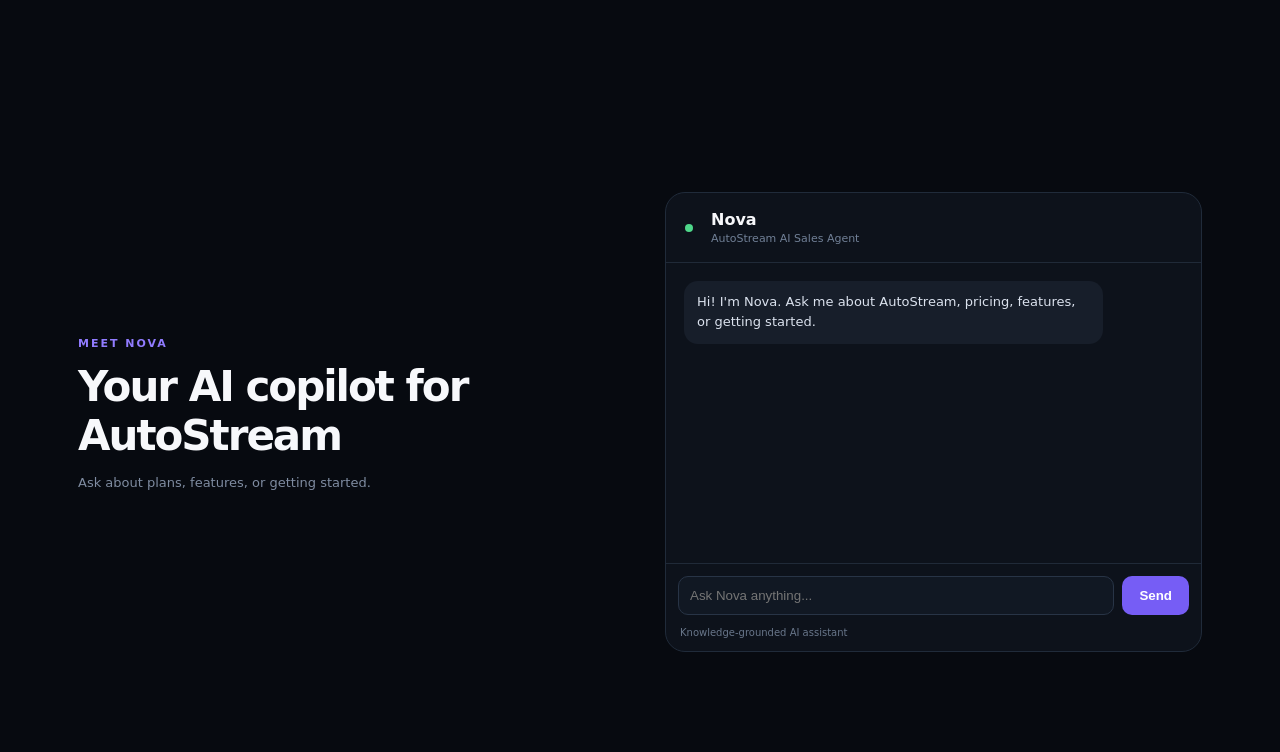
==== commit 51e612bb: "Add AutoStream logo to website header" ====
--- a/static/index.html
+++ b/static/index.html
@@ -1,5 +1,6 @@
-<!doctype html><html lang="en"><head><meta charset="UTF-8"><meta name="viewport" content="width=device-width,initial-scale=1"><title>AutoStream — AI Video Automation</title><link rel="icon" type="image/svg+xml" href="/static/favicon.svg"><link rel="stylesheet" href="/static/styles.css"></head><body>
-<header class="nav"><div class="brand">AutoStream<span>AI</span></div><nav><a href="/?view=workflow" target="_blank" rel="noopener">Create</a><a href="/?view=features" target="_blank" rel="noopener">Features</a><a href="/admin">Admin</a></nav></header>
+<!doctype html><html lang="en"><head><meta charset="UTF-8"><meta name="viewport" content="width=device-width,initial-scale=1"><title>AutoStream — AI Video Automation</title><link rel="icon" type="image/png+xml" href="/static/AutoStreamAI logo.png
+"><link rel="stylesheet" href="/static/styles.css"></head><body>
+<header class="nav"><a class="brand" href="/" aria-label="AutoStream home"><img src="/static/favicon.svg" alt="AutoStream logo"><span>AutoStream</span><b>AI</b></a><nav><a href="/?view=workflow" target="_blank" rel="noopener">Create</a><a href="/?view=features" target="_blank" rel="noopener">Features</a><a href="/admin">Admin</a></nav></header>
 <main><section class="hero"><div class="hero-copy"><p class="eyebrow">AI VIDEO AUTOMATION PLATFORM</p><h1>Upload once.<br><span>Publish everywhere.</span></h1><p class="sub">Turn raw creator footage into platform-ready videos with AI transcription, highlight selection, timed captions, formatting, and export.</p><a class="primary" href="/?view=workflow" target="_blank" rel="noopener">Create a project</a><div class="trust"><span>Whisper transcription</span><span>AI highlights</span><span>Auto captions</span></div></div>
 <div class="hero-preview"><div class="preview-top"><span class="live-dot"></span> Nova AI pipeline <b>LIVE</b></div><div class="pipeline"><div class="step done"><i>01</i><span>Upload video</span><small>Ready</small></div><div class="step done"><i>02</i><span>Transcribe speech</span><small>Whisper</small></div><div class="step"><i>03</i><span>Find highlight</span><small>GPT-OSS</small></div><div class="step"><i>04</i><span>Generate captions</span><small>Timed</small></div><div class="step"><i>05</i><span>Format & export</span><small>FFmpeg</small></div></div></div></section>
 <section id="workflow" class="workspace"><div class="section-head"><div><p class="eyebrow">CREATOR WORKSPACE</p><h2>Build your next video</h2></div><span id="project-status">No project yet</span></div>
@@ -8,4 +9,4 @@
 <div class="panel pipeline-panel"><h3>3. AI processing</h3><div class="progress"><i id="progress-bar"></i></div><div class="progress-meta"><span id="progress-label">Waiting for upload</span><b id="progress-value">0%</b></div><button id="process-btn" class="primary full" disabled>Run AI pipeline</button><div id="output" class="output"></div></div></div>
 <div class="recent panel"><div class="section-head compact"><h3>Recent projects</h3><button id="refresh-projects">Refresh</button></div><div id="projects-list" class="projects-list"></div></div></section>
 <section id="features" class="features"><div><b>01</b><h3>AI highlight detection</h3><p>Whisper timestamps speech, then GPT-OSS selects a compelling short-form moment.</p></div><div><b>02</b><h3>Timed captions</h3><p>Generate subtitles from the real transcript and burn them into the exported clip.</p></div><div><b>03</b><h3>Platform formatting</h3><p>Render a finished MP4 for YouTube, Instagram, TikTok, LinkedIn, or Twitter/X.</p></div><div><b>04</b><h3>AI sales agent</h3><p>Nova answers product questions and captures qualified creator leads.</p></div></section>
-<section class="chat-section"><div><p class="eyebrow">MEET NOVA</p><h2>Your AI copilot for AutoStream</h2><p>Ask about plans, features, or getting started.</p></div><div class="chat-card"><div class="chat-head"><div class="status-dot"></div><div><strong>Nova</strong><small>AutoStream AI Sales Agent</small></div></div><div id="messages" class="messages"><div class="bubble bot">Hi! I'm Nova. Ask me about AutoStream, pricing, features, or getting started.</div></div><form id="chat-form" class="chat-form"><input id="message" autocomplete="off" placeholder="Ask Nova anything..." maxlength="2000" required><button>Send</button></form><div id="meta" class="chat-meta">Knowledge-grounded AI assistant</div></div></section></main><script src="/static/app.js"></script><script>const view=new URLSearchParams(location.search).get("view");if(view){requestAnimationFrame(()=>document.getElementById(view)?.scrollIntoView({behavior:"smooth",block:"start"}))}</script></body></html>+<section class="chat-section"><div><p class="eyebrow">MEET NOVA</p><h2>Your AI copilot for AutoStream</h2><p>Ask about plans, features, or getting started.</p></div><div class="chat-card"><div class="chat-head"><div class="status-dot"></div><div><strong>Nova</strong><small>AutoStream AI Sales Agent</small></div></div><div id="messages" class="messages"><div class="bubble bot">Hi! I'm Nova. Ask me about AutoStream, pricing, features, or getting started.</div></div><form id="chat-form" class="chat-form"><input id="message" autocomplete="off" placeholder="Ask Nova anything..." maxlength="2000" required><button>Send</button></form><div id="meta" class="chat-meta">Knowledge-grounded AI assistant</div></div></section></main><script src="/static/app.js"></script><script>const view=new URLSearchParams(location.search).get("view");if(view){requestAnimationFrame(()=>document.getElementById(view)?.scrollIntoView({behavior:"smooth",block:"start"}))}</script></body></html>
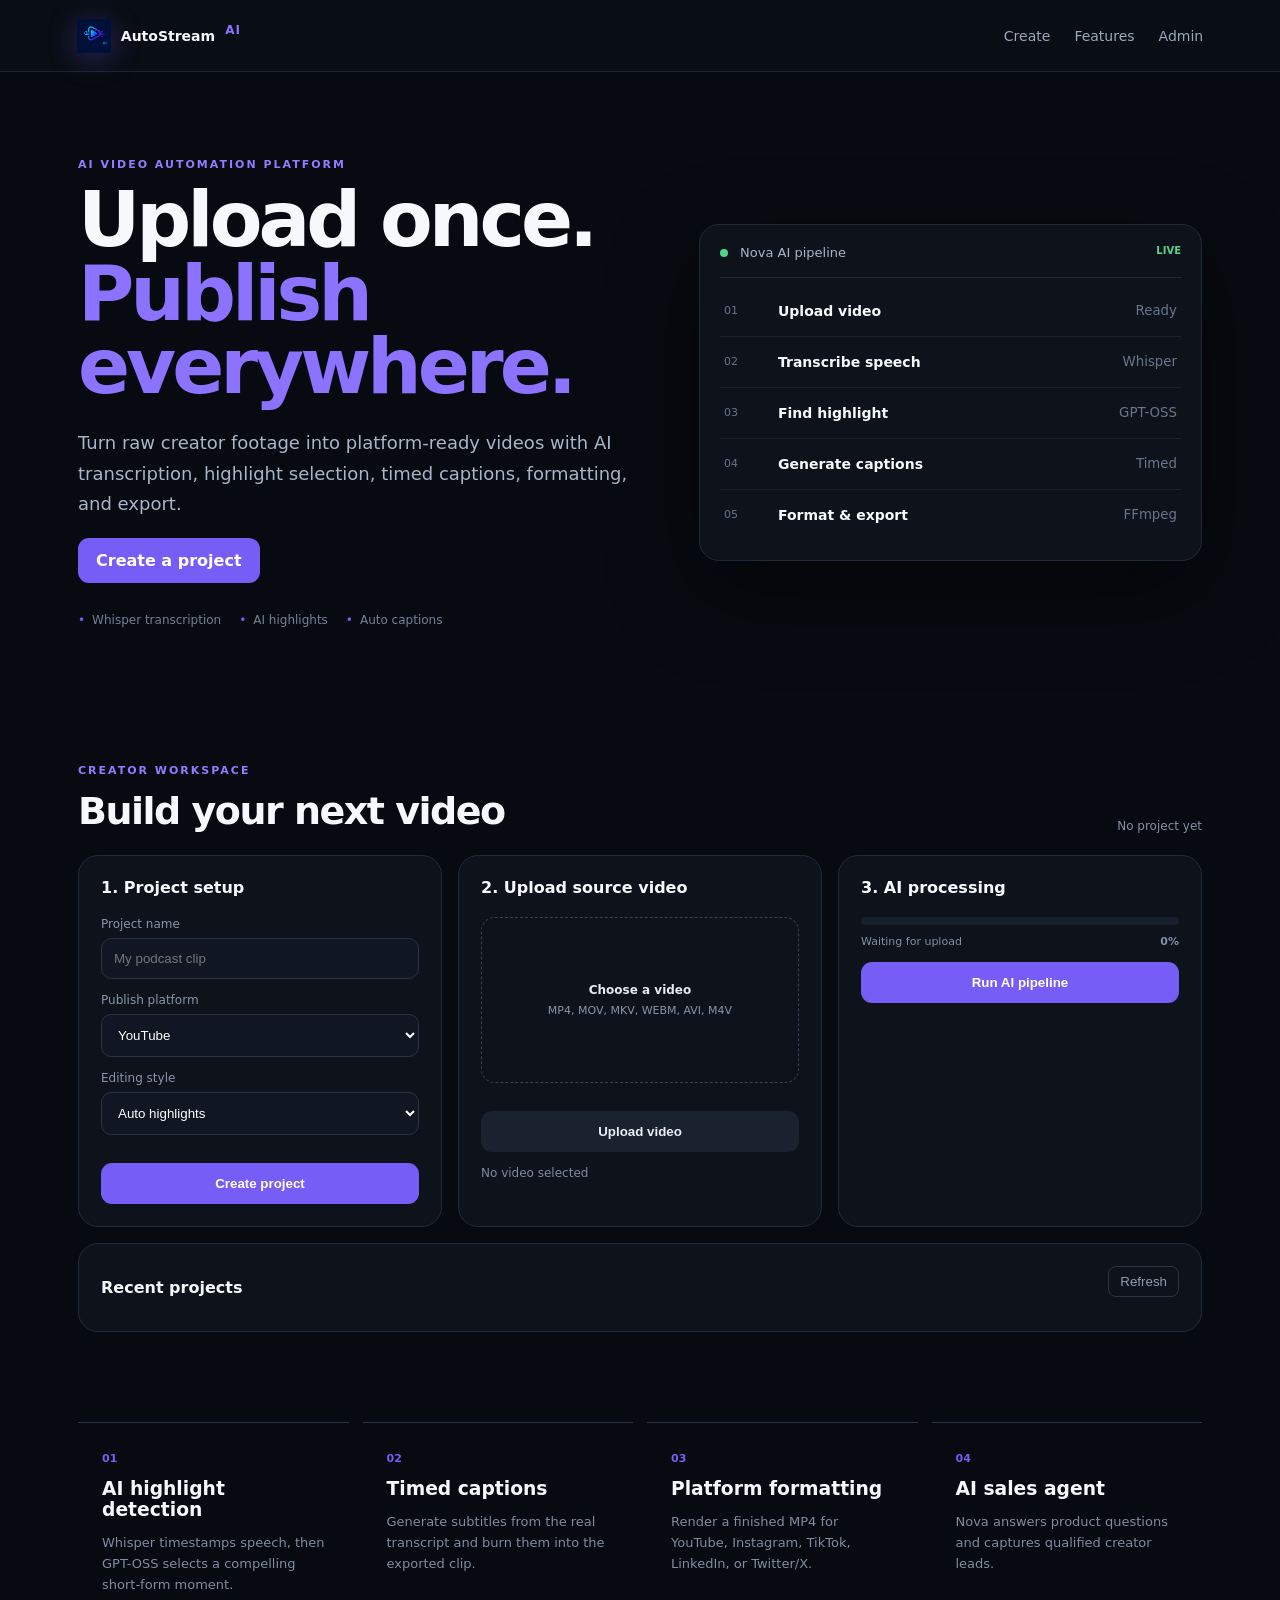
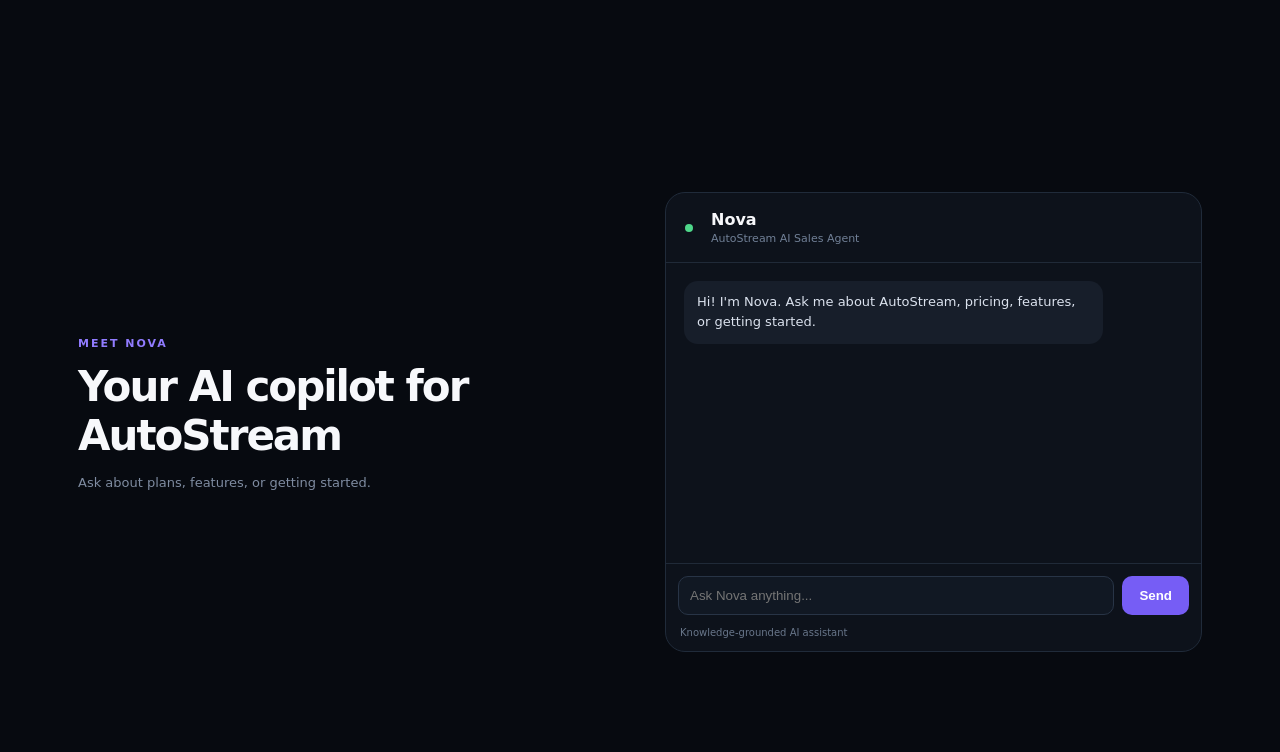
==== commit af152510: "Update index.html" ====
--- a/static/index.html
+++ b/static/index.html
@@ -1,6 +1,6 @@
 <!doctype html><html lang="en"><head><meta charset="UTF-8"><meta name="viewport" content="width=device-width,initial-scale=1"><title>AutoStream — AI Video Automation</title><link rel="icon" type="image/png+xml" href="/static/AutoStreamAI logo.png
 "><link rel="stylesheet" href="/static/styles.css"></head><body>
-<header class="nav"><a class="brand" href="/" aria-label="AutoStream home"><img src="/static/favicon.svg" alt="AutoStream logo"><span>AutoStream</span><b>AI</b></a><nav><a href="/?view=workflow" target="_blank" rel="noopener">Create</a><a href="/?view=features" target="_blank" rel="noopener">Features</a><a href="/admin">Admin</a></nav></header>
+<header class="nav"><a class="brand" href="/" aria-label="AutoStream home"><img src="/static/AutoStreamAI logo.png" alt="AutoStream logo"><span>AutoStream</span><b>AI</b></a><nav><a href="/?view=workflow" target="_blank" rel="noopener">Create</a><a href="/?view=features" target="_blank" rel="noopener">Features</a><a href="/admin">Admin</a></nav></header>
 <main><section class="hero"><div class="hero-copy"><p class="eyebrow">AI VIDEO AUTOMATION PLATFORM</p><h1>Upload once.<br><span>Publish everywhere.</span></h1><p class="sub">Turn raw creator footage into platform-ready videos with AI transcription, highlight selection, timed captions, formatting, and export.</p><a class="primary" href="/?view=workflow" target="_blank" rel="noopener">Create a project</a><div class="trust"><span>Whisper transcription</span><span>AI highlights</span><span>Auto captions</span></div></div>
 <div class="hero-preview"><div class="preview-top"><span class="live-dot"></span> Nova AI pipeline <b>LIVE</b></div><div class="pipeline"><div class="step done"><i>01</i><span>Upload video</span><small>Ready</small></div><div class="step done"><i>02</i><span>Transcribe speech</span><small>Whisper</small></div><div class="step"><i>03</i><span>Find highlight</span><small>GPT-OSS</small></div><div class="step"><i>04</i><span>Generate captions</span><small>Timed</small></div><div class="step"><i>05</i><span>Format & export</span><small>FFmpeg</small></div></div></div></section>
 <section id="workflow" class="workspace"><div class="section-head"><div><p class="eyebrow">CREATOR WORKSPACE</p><h2>Build your next video</h2></div><span id="project-status">No project yet</span></div>
--- a/static/styles.css
+++ b/static/styles.css
@@ -1 +1 @@
-*{box-sizing:border-box}html{scroll-behavior:smooth}body{margin:0;font-family:Inter,system-ui,-apple-system,BlinkMacSystemFont,"Segoe UI",sans-serif;background:#070a10;color:#f7f8fb}a{color:inherit}.nav{height:72px;padding:0 6%;display:flex;align-items:center;justify-content:space-between;border-bottom:1px solid #1b2330;background:#090d14;position:sticky;top:0;z-index:10}.brand{font-size:22px;font-weight:850}.brand span{color:#8b72ff}.nav nav{display:flex;gap:24px}.nav a{color:#9ba8bc;text-decoration:none;font-size:14px}.nav a:hover{color:#fff}.hero{max-width:1180px;margin:auto;padding:86px 28px 72px;display:grid;grid-template-columns:1.05fr .95fr;gap:65px;align-items:center}.eyebrow{font-size:11px;letter-spacing:2px;color:#917cff;font-weight:800;margin:0 0 12px}.hero h1{font-size:clamp(48px,6vw,82px);line-height:.96;letter-spacing:-4px;margin:0 0 24px}.hero h1 span{color:#8c73ff}.sub{font-size:18px;line-height:1.7;color:#a9b5c8;max-width:620px}.primary,.secondary{border:0;border-radius:11px;padding:13px 18px;font-weight:750;cursor:pointer;text-decoration:none;display:inline-block}.primary{background:#765df5;color:#fff}.secondary{background:#1a2230;color:#e9edf4}.full{width:100%;margin-top:14px}.trust{display:flex;gap:18px;flex-wrap:wrap;margin-top:30px;color:#748198;font-size:12px}.trust span:before{content:"•";margin-right:7px;color:#765df5}.hero-preview,.panel,.chat-card{background:#0d121b;border:1px solid #202b3a;border-radius:20px}.hero-preview{padding:20px;box-shadow:0 30px 90px #0007}.preview-top{color:#aab5c6;font-size:13px;padding-bottom:17px;border-bottom:1px solid #202a38}.preview-top b{float:right;color:#54d58b;font-size:10px}.live-dot,.status-dot{display:inline-block;width:8px;height:8px;border-radius:50%;background:#4ed78a;margin-right:8px}.pipeline{padding-top:8px}.step{display:grid;grid-template-columns:42px 1fr auto;align-items:center;gap:12px;padding:17px 4px;border-bottom:1px solid #19222f}.step:last-child{border:0}.step i{font-style:normal;color:#68758b;font-size:11px}.step span{font-size:14px;font-weight:650}.step small{color:#69768a}.workspace{max-width:1180px;margin:auto;padding:65px 28px}.section-head{display:flex;justify-content:space-between;align-items:end;gap:20px;margin-bottom:22px}.section-head h2{font-size:38px;letter-spacing:-1.5px;margin:0}.section-head>span{color:#8390a4;font-size:12px}.workspace-grid{display:grid;grid-template-columns:repeat(3,1fr);gap:16px}.panel{padding:22px}.panel h3{margin:0 0 20px;font-size:16px}.panel label{display:block;color:#8895aa;font-size:12px;margin:14px 0}.panel input,.panel select{width:100%;margin-top:7px;background:#101722;border:1px solid #273344;color:#fff;border-radius:10px;padding:12px;outline:none}.drop{height:166px;border:1px dashed #354257;border-radius:14px;display:flex!important;align-items:center;justify-content:center;flex-direction:column;gap:7px;text-align:center}.drop input{display:none}.drop strong{color:#e4eaf3}.drop span{font-size:11px}.file-info,.muted,.output{color:#7e8ba0;font-size:12px;line-height:1.6;margin-top:12px}.progress{height:8px;background:#171f2c;border-radius:99px;overflow:hidden}.progress i{display:block;width:0;height:100%;background:#765df5;transition:width .4s}.progress-meta{display:flex;justify-content:space-between;margin-top:10px;font-size:11px;color:#8190a5}.output{min-height:35px}.recent{margin-top:16px}.compact{margin:0 0 12px}.compact h3{margin:0}.compact button{background:transparent;border:1px solid #2a3648;color:#8f9caf;border-radius:8px;padding:7px 11px;cursor:pointer}.projects-list{display:grid;gap:8px}.project-row{width:100%;display:flex;justify-content:space-between;text-align:left;align-items:center;background:#101722;border:1px solid #202b3a;color:#e7ebf3;padding:13px;border-radius:10px;cursor:pointer}.project-row:hover{border-color:#4b58a0}.project-row span{display:flex;flex-direction:column;gap:4px}.project-row small,.project-row em{color:#77859a;font-size:11px;font-style:normal}.features{max-width:1180px;margin:auto;padding:25px 28px 90px;display:grid;grid-template-columns:repeat(4,1fr);gap:14px}.features>div{padding:24px;border-top:1px solid #2a3444}.features b{color:#765df5;font-size:11px}.features h3{margin:12px 0 8px}.features p,.chat-section>div>p:not(.eyebrow){color:#7f8ca1;line-height:1.6;font-size:13px}.chat-section{max-width:1180px;margin:auto;padding:70px 28px 100px;display:grid;grid-template-columns:1fr 1fr;gap:50px;align-items:center}.chat-section h2{font-size:42px;letter-spacing:-2px;margin:0 0 10px}.chat-card{overflow:hidden}.chat-head{display:flex;gap:10px;align-items:center;padding:17px 19px;border-bottom:1px solid #202a38}.chat-head small{display:block;color:#718097;margin-top:3px;font-size:11px}.messages{height:300px;overflow:auto;padding:18px}.bubble{max-width:84%;padding:11px 13px;border-radius:14px;margin-bottom:10px;font-size:13px;line-height:1.55}.bot{background:#171e2a;color:#dbe2ee}.user{background:#6c55e8;margin-left:auto}.chat-form{display:flex;gap:8px;padding:12px;border-top:1px solid #202a38}.chat-form input{flex:1;background:#111823;border:1px solid #283446;color:#fff;padding:11px;border-radius:10px;outline:none}.chat-form button{background:#765df5;color:#fff;border:0;border-radius:10px;padding:0 17px;font-weight:700}.chat-meta{padding:0 14px 13px;color:#68768a;font-size:10px}@media(max-width:900px){.hero,.chat-section{grid-template-columns:1fr}.workspace-grid{grid-template-columns:1fr}.features{grid-template-columns:1fr 1fr}.hero{padding-top:55px}}@media(max-width:600px){.nav{padding:0 18px}.nav nav{gap:10px}.nav nav a:nth-child(2){display:none}.hero,.workspace,.features,.chat-section{padding-left:18px;padding-right:18px}.hero h1{letter-spacing:-2px}.features{grid-template-columns:1fr}}+*{box-sizing:border-box}html{scroll-behavior:smooth}body{margin:0;font-family:Inter,system-ui,-apple-system,BlinkMacSystemFont,"Segoe UI",sans-serif;background:#070a10;color:#f7f8fb}a{color:inherit}.nav{height:72px;padding:0 6%;display:flex;align-items:center;justify-content:space-between;border-bottom:1px solid #1b2330;background:#090d14;position:sticky;top:0;z-index:10}.brand{font-size:22px;font-weight:850;display:flex;align-items:center;gap:10px;text-decoration:none;color:#f7f8fb}.brand img{width:34px;height:34px;display:block;filter:drop-shadow(0 5px 14px #765df555)}.brand span{color:#f7f8fb}.brand b{color:#8b72ff;font-size:12px;letter-spacing:1px;align-self:flex-start;margin-top:4px}.nav nav{display:flex;gap:24px}.nav a{color:#9ba8bc;text-decoration:none;font-size:14px}.nav a:hover{color:#fff}.hero{max-width:1180px;margin:auto;padding:86px 28px 72px;display:grid;grid-template-columns:1.05fr .95fr;gap:65px;align-items:center}.eyebrow{font-size:11px;letter-spacing:2px;color:#917cff;font-weight:800;margin:0 0 12px}.hero h1{font-size:clamp(48px,6vw,82px);line-height:.96;letter-spacing:-4px;margin:0 0 24px}.hero h1 span{color:#8c73ff}.sub{font-size:18px;line-height:1.7;color:#a9b5c8;max-width:620px}.primary,.secondary{border:0;border-radius:11px;padding:13px 18px;font-weight:750;cursor:pointer;text-decoration:none;display:inline-block}.primary{background:#765df5;color:#fff}.secondary{background:#1a2230;color:#e9edf4}.full{width:100%;margin-top:14px}.trust{display:flex;gap:18px;flex-wrap:wrap;margin-top:30px;color:#748198;font-size:12px}.trust span:before{content:"•";margin-right:7px;color:#765df5}.hero-preview,.panel,.chat-card{background:#0d121b;border:1px solid #202b3a;border-radius:20px}.hero-preview{padding:20px;box-shadow:0 30px 90px #0007}.preview-top{color:#aab5c6;font-size:13px;padding-bottom:17px;border-bottom:1px solid #202a38}.preview-top b{float:right;color:#54d58b;font-size:10px}.live-dot,.status-dot{display:inline-block;width:8px;height:8px;border-radius:50%;background:#4ed78a;margin-right:8px}.pipeline{padding-top:8px}.step{display:grid;grid-template-columns:42px 1fr auto;align-items:center;gap:12px;padding:17px 4px;border-bottom:1px solid #19222f}.step:last-child{border:0}.step i{font-style:normal;color:#68758b;font-size:11px}.step span{font-size:14px;font-weight:650}.step small{color:#69768a}.workspace{max-width:1180px;margin:auto;padding:65px 28px}.section-head{display:flex;justify-content:space-between;align-items:end;gap:20px;margin-bottom:22px}.section-head h2{font-size:38px;letter-spacing:-1.5px;margin:0}.section-head>span{color:#8390a4;font-size:12px}.workspace-grid{display:grid;grid-template-columns:repeat(3,1fr);gap:16px}.panel{padding:22px}.panel h3{margin:0 0 20px;font-size:16px}.panel label{display:block;color:#8895aa;font-size:12px;margin:14px 0}.panel input,.panel select{width:100%;margin-top:7px;background:#101722;border:1px solid #273344;color:#fff;border-radius:10px;padding:12px;outline:none}.drop{height:166px;border:1px dashed #354257;border-radius:14px;display:flex!important;align-items:center;justify-content:center;flex-direction:column;gap:7px;text-align:center}.drop input{display:none}.drop strong{color:#e4eaf3}.drop span{font-size:11px}.file-info,.muted,.output{color:#7e8ba0;font-size:12px;line-height:1.6;margin-top:12px}.progress{height:8px;background:#171f2c;border-radius:99px;overflow:hidden}.progress i{display:block;width:0;height:100%;background:#765df5;transition:width .4s}.progress-meta{display:flex;justify-content:space-between;margin-top:10px;font-size:11px;color:#8190a5}.output{min-height:35px}.recent{margin-top:16px}.compact{margin:0 0 12px}.compact h3{margin:0}.compact button{background:transparent;border:1px solid #2a3648;color:#8f9caf;border-radius:8px;padding:7px 11px;cursor:pointer}.projects-list{display:grid;gap:8px}.project-row{width:100%;display:flex;justify-content:space-between;text-align:left;align-items:center;background:#101722;border:1px solid #202b3a;color:#e7ebf3;padding:13px;border-radius:10px;cursor:pointer}.project-row:hover{border-color:#4b58a0}.project-row span{display:flex;flex-direction:column;gap:4px}.project-row small,.project-row em{color:#77859a;font-size:11px;font-style:normal}.features{max-width:1180px;margin:auto;padding:25px 28px 90px;display:grid;grid-template-columns:repeat(4,1fr);gap:14px}.features>div{padding:24px;border-top:1px solid #2a3444}.features b{color:#765df5;font-size:11px}.features h3{margin:12px 0 8px}.features p,.chat-section>div>p:not(.eyebrow){color:#7f8ca1;line-height:1.6;font-size:13px}.chat-section{max-width:1180px;margin:auto;padding:70px 28px 100px;display:grid;grid-template-columns:1fr 1fr;gap:50px;align-items:center}.chat-section h2{font-size:42px;letter-spacing:-2px;margin:0 0 10px}.chat-card{overflow:hidden}.chat-head{display:flex;gap:10px;align-items:center;padding:17px 19px;border-bottom:1px solid #202a38}.chat-head small{display:block;color:#718097;margin-top:3px;font-size:11px}.messages{height:300px;overflow:auto;padding:18px}.bubble{max-width:84%;padding:11px 13px;border-radius:14px;margin-bottom:10px;font-size:13px;line-height:1.55}.bot{background:#171e2a;color:#dbe2ee}.user{background:#6c55e8;margin-left:auto}.chat-form{display:flex;gap:8px;padding:12px;border-top:1px solid #202a38}.chat-form input{flex:1;background:#111823;border:1px solid #283446;color:#fff;padding:11px;border-radius:10px;outline:none}.chat-form button{background:#765df5;color:#fff;border:0;border-radius:10px;padding:0 17px;font-weight:700}.chat-meta{padding:0 14px 13px;color:#68768a;font-size:10px}@media(max-width:900px){.hero,.chat-section{grid-template-columns:1fr}.workspace-grid{grid-template-columns:1fr}.features{grid-template-columns:1fr 1fr}.hero{padding-top:55px}}@media(max-width:600px){.nav{padding:0 18px}.nav nav{gap:10px}.nav nav a:nth-child(2){display:none}.hero,.workspace,.features,.chat-section{padding-left:18px;padding-right:18px}.hero h1{letter-spacing:-2px}.features{grid-template-columns:1fr}}
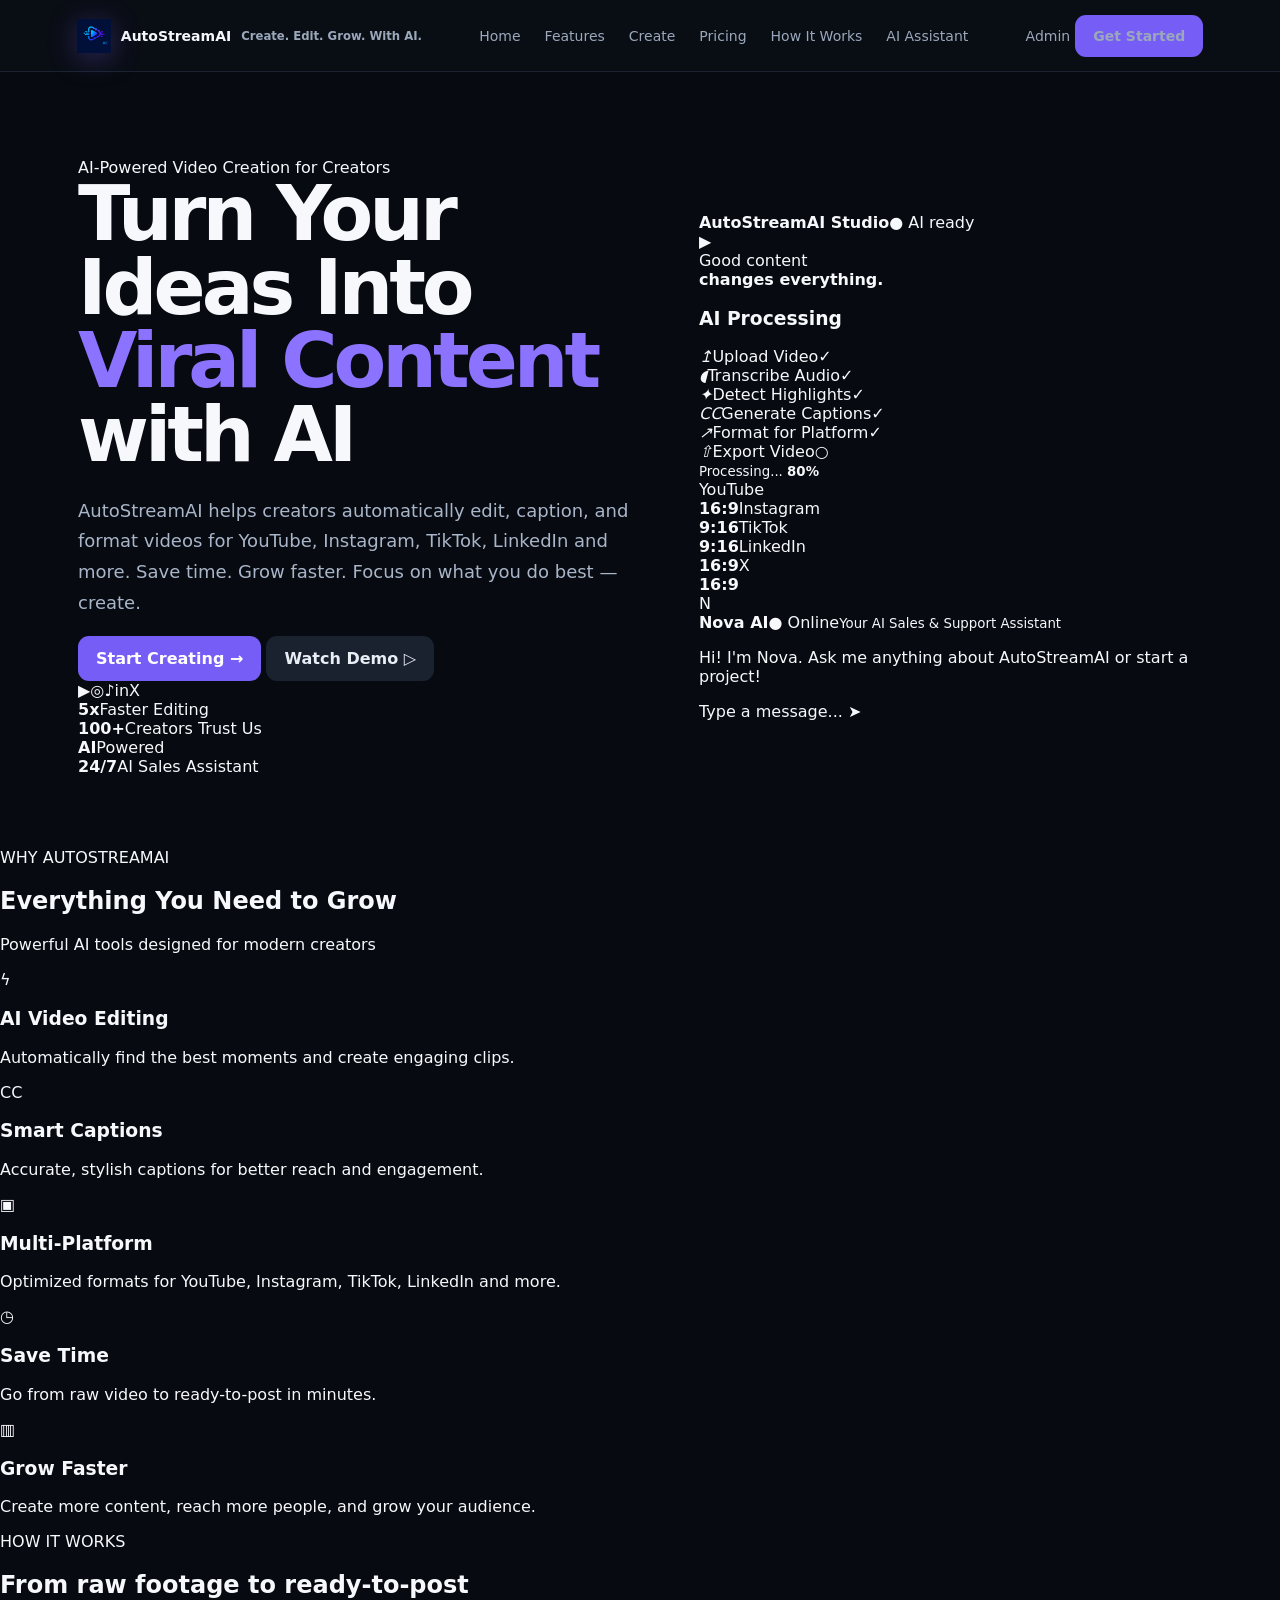
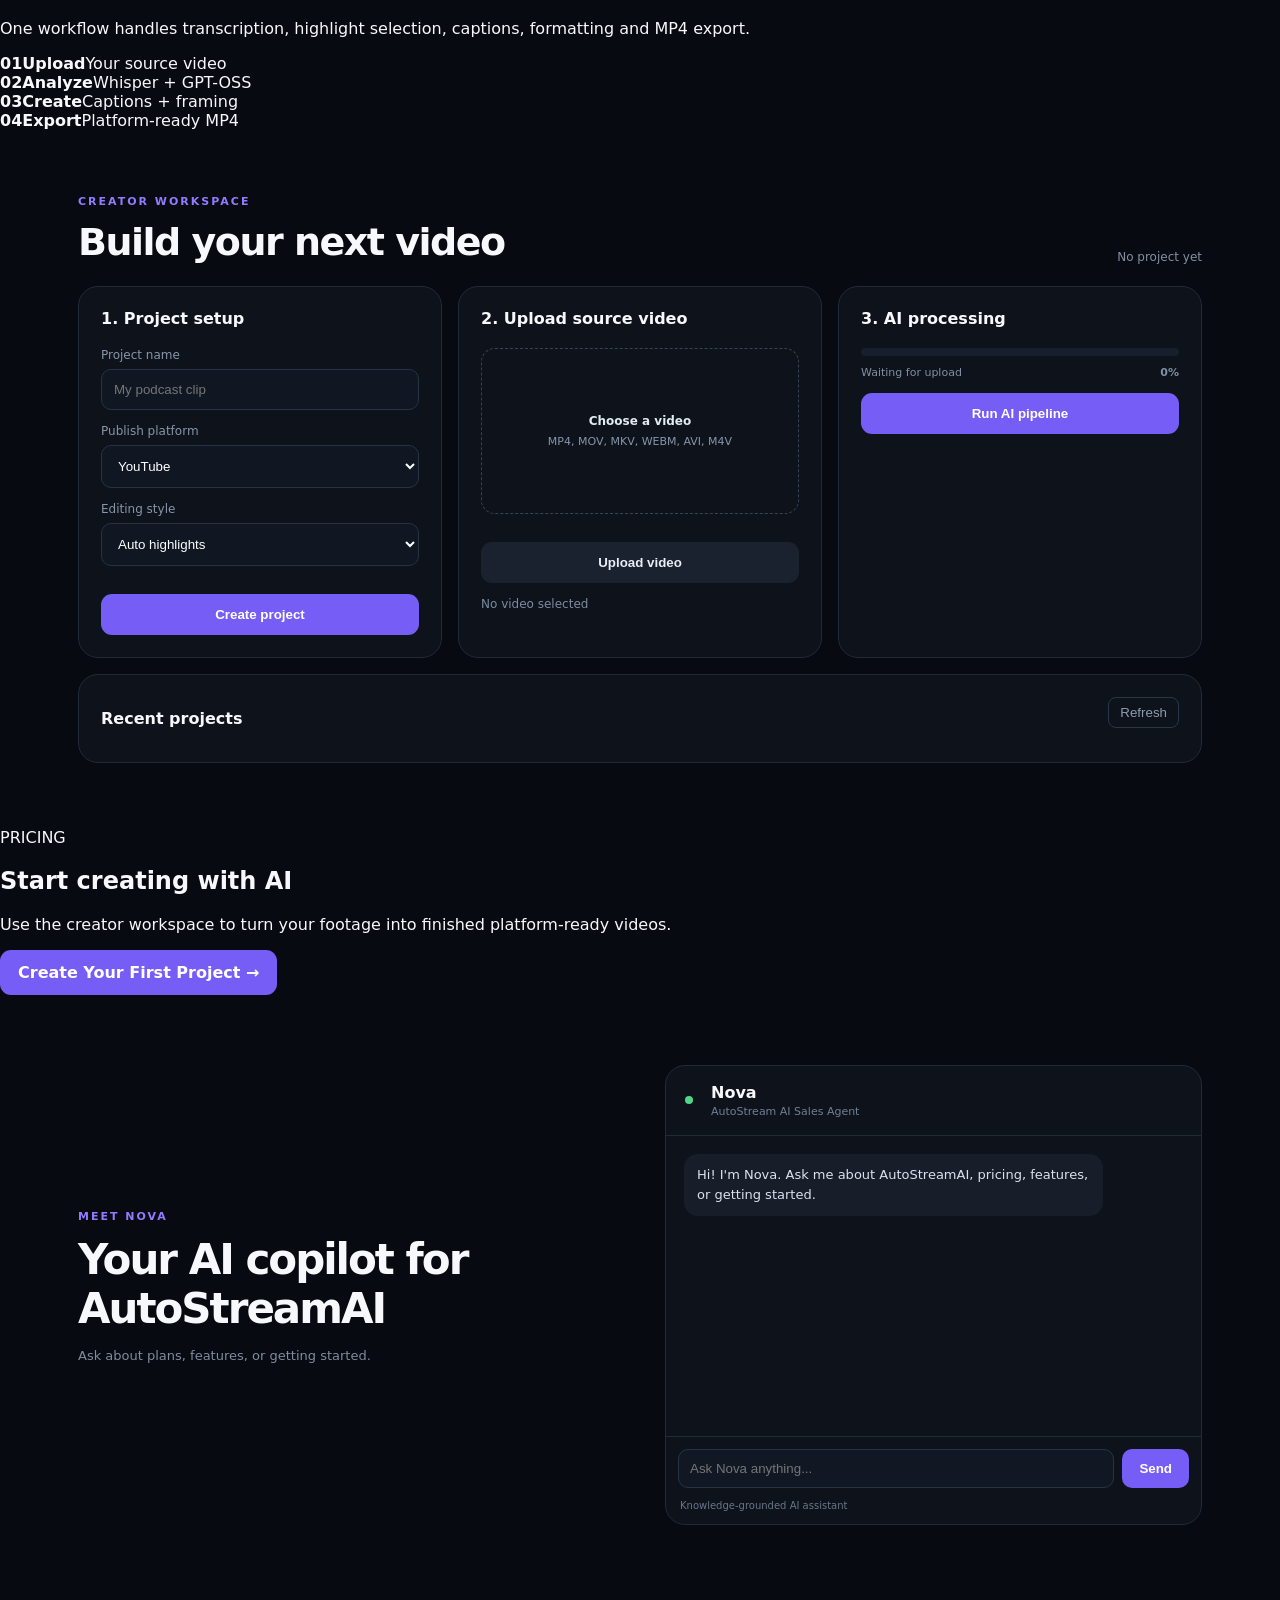
==== commit a1773fbd: "Redesign AutoStreamAI landing page" ====
--- a/static/index.html
+++ b/static/index.html
@@ -1,12 +1,110 @@
-<!doctype html><html lang="en"><head><meta charset="UTF-8"><meta name="viewport" content="width=device-width,initial-scale=1"><title>AutoStream — AI Video Automation</title><link rel="icon" type="image/png+xml" href="/static/AutoStreamAI logo.png
-"><link rel="stylesheet" href="/static/styles.css"></head><body>
-<header class="nav"><a class="brand" href="/" aria-label="AutoStream home"><img src="/static/AutoStreamAI logo.png" alt="AutoStream logo"><span>AutoStream</span><b>AI</b></a><nav><a href="/?view=workflow" target="_blank" rel="noopener">Create</a><a href="/?view=features" target="_blank" rel="noopener">Features</a><a href="/admin">Admin</a></nav></header>
-<main><section class="hero"><div class="hero-copy"><p class="eyebrow">AI VIDEO AUTOMATION PLATFORM</p><h1>Upload once.<br><span>Publish everywhere.</span></h1><p class="sub">Turn raw creator footage into platform-ready videos with AI transcription, highlight selection, timed captions, formatting, and export.</p><a class="primary" href="/?view=workflow" target="_blank" rel="noopener">Create a project</a><div class="trust"><span>Whisper transcription</span><span>AI highlights</span><span>Auto captions</span></div></div>
-<div class="hero-preview"><div class="preview-top"><span class="live-dot"></span> Nova AI pipeline <b>LIVE</b></div><div class="pipeline"><div class="step done"><i>01</i><span>Upload video</span><small>Ready</small></div><div class="step done"><i>02</i><span>Transcribe speech</span><small>Whisper</small></div><div class="step"><i>03</i><span>Find highlight</span><small>GPT-OSS</small></div><div class="step"><i>04</i><span>Generate captions</span><small>Timed</small></div><div class="step"><i>05</i><span>Format & export</span><small>FFmpeg</small></div></div></div></section>
-<section id="workflow" class="workspace"><div class="section-head"><div><p class="eyebrow">CREATOR WORKSPACE</p><h2>Build your next video</h2></div><span id="project-status">No project yet</span></div>
-<div class="workspace-grid"><form id="project-form" class="panel"><h3>1. Project setup</h3><label>Project name<input id="project-name" required placeholder="My podcast clip"></label><label>Publish platform<select id="platform"><option>YouTube</option><option>Instagram</option><option>TikTok</option><option>LinkedIn</option><option>Twitter/X</option></select></label><label>Editing style<select id="style"><option>Auto highlights</option><option>Short-form viral</option><option>Clean professional</option><option>Podcast clips</option></select></label><button class="primary full" type="submit">Create project</button></form>
-<div class="panel"><h3>2. Upload source video</h3><label class="drop"><input id="video-file" type="file" accept="video/*"><strong>Choose a video</strong><span>MP4, MOV, MKV, WEBM, AVI, M4V</span></label><button id="upload-btn" class="secondary full" disabled>Upload video</button><div id="file-info" class="file-info">No video selected</div></div>
-<div class="panel pipeline-panel"><h3>3. AI processing</h3><div class="progress"><i id="progress-bar"></i></div><div class="progress-meta"><span id="progress-label">Waiting for upload</span><b id="progress-value">0%</b></div><button id="process-btn" class="primary full" disabled>Run AI pipeline</button><div id="output" class="output"></div></div></div>
-<div class="recent panel"><div class="section-head compact"><h3>Recent projects</h3><button id="refresh-projects">Refresh</button></div><div id="projects-list" class="projects-list"></div></div></section>
-<section id="features" class="features"><div><b>01</b><h3>AI highlight detection</h3><p>Whisper timestamps speech, then GPT-OSS selects a compelling short-form moment.</p></div><div><b>02</b><h3>Timed captions</h3><p>Generate subtitles from the real transcript and burn them into the exported clip.</p></div><div><b>03</b><h3>Platform formatting</h3><p>Render a finished MP4 for YouTube, Instagram, TikTok, LinkedIn, or Twitter/X.</p></div><div><b>04</b><h3>AI sales agent</h3><p>Nova answers product questions and captures qualified creator leads.</p></div></section>
-<section class="chat-section"><div><p class="eyebrow">MEET NOVA</p><h2>Your AI copilot for AutoStream</h2><p>Ask about plans, features, or getting started.</p></div><div class="chat-card"><div class="chat-head"><div class="status-dot"></div><div><strong>Nova</strong><small>AutoStream AI Sales Agent</small></div></div><div id="messages" class="messages"><div class="bubble bot">Hi! I'm Nova. Ask me about AutoStream, pricing, features, or getting started.</div></div><form id="chat-form" class="chat-form"><input id="message" autocomplete="off" placeholder="Ask Nova anything..." maxlength="2000" required><button>Send</button></form><div id="meta" class="chat-meta">Knowledge-grounded AI assistant</div></div></section></main><script src="/static/app.js"></script><script>const view=new URLSearchParams(location.search).get("view");if(view){requestAnimationFrame(()=>document.getElementById(view)?.scrollIntoView({behavior:"smooth",block:"start"}))}</script></body></html>
+<!doctype html>
+<html lang="en">
+<head>
+<meta charset="UTF-8">
+<meta name="viewport" content="width=device-width,initial-scale=1">
+<title>AutoStreamAI — AI Video Creation Platform</title>
+<link rel="icon" type="image/svg+xml" href="/static/logo.svg">
+<link rel="stylesheet" href="/static/styles.css">
+</head>
+<body>
+<header class="nav">
+  <a class="brand" href="/" aria-label="AutoStreamAI home">
+    <img src="/static/AutoStreamAI logo.png" alt="AutoStreamAI logo" onerror="this.src='/static/logo.svg'">
+    <span>AutoStream<span class="brand-ai">AI</span></span>
+    <small>Create. Edit. Grow. With AI.</small>
+  </a>
+  <nav class="main-nav">
+    <a class="active" href="/">Home</a>
+    <a href="/?view=features" target="_blank" rel="noopener">Features</a>
+    <a href="/?view=workflow" target="_blank" rel="noopener">Create</a>
+    <a href="#pricing">Pricing</a>
+    <a href="#how-it-works">How It Works</a>
+    <a href="#chat">AI Assistant</a>
+  </nav>
+  <div class="nav-actions">
+    <a class="admin-link" href="/admin">Admin</a>
+    <a class="primary nav-cta" href="/?view=workflow" target="_blank" rel="noopener">Get Started</a>
+  </div>
+</header>
+
+<main>
+<section class="hero">
+  <div class="hero-copy">
+    <div class="badge">AI-Powered Video Creation for Creators</div>
+    <h1>Turn Your Ideas Into<br><span>Viral Content</span> with AI</h1>
+    <p class="sub">AutoStreamAI helps creators automatically edit, caption, and format videos for YouTube, Instagram, TikTok, LinkedIn and more. Save time. Grow faster. Focus on what you do best — create.</p>
+    <div class="hero-actions">
+      <a class="primary large" href="/?view=workflow" target="_blank" rel="noopener">Start Creating <b>→</b></a>
+      <a class="secondary large" href="#how-it-works">Watch Demo <b>▷</b></a>
+    </div>
+    <div class="platform-row">
+      <span class="platform youtube">▶</span><span class="platform instagram">◎</span><span class="platform tiktok">♪</span><span class="platform linkedin">in</span><span class="platform x">X</span>
+    </div>
+    <div class="stats">
+      <div><strong>5x</strong><span>Faster Editing</span></div><div><strong>100+</strong><span>Creators Trust Us</span></div><div><strong>AI</strong><span>Powered</span></div><div><strong>24/7</strong><span>AI Sales Assistant</span></div>
+    </div>
+  </div>
+
+  <div class="hero-visual">
+    <div class="glow"></div>
+    <div class="editor-window">
+      <div class="editor-toolbar"><span class="window-dot"></span><span class="window-dot"></span><span class="window-dot"></span><b>AutoStreamAI Studio</b><span class="toolbar-status">● AI ready</span></div>
+      <div class="editor-body">
+        <div class="video-canvas">
+          <div class="play">▶</div>
+          <div class="video-caption">Good content<br><strong>changes everything.</strong></div>
+          <div class="timeline"><i></i><i></i><i></i><i></i><i></i><i></i><i></i><i></i></div>
+          <div class="wave"></div>
+        </div>
+        <div class="processing">
+          <h3>AI Processing</h3>
+          <div class="ai-step done"><i>↥</i><span>Upload Video</span><b>✓</b></div>
+          <div class="ai-step done"><i>◖</i><span>Transcribe Audio</span><b>✓</b></div>
+          <div class="ai-step done"><i>✦</i><span>Detect Highlights</span><b>✓</b></div>
+          <div class="ai-step done"><i>CC</i><span>Generate Captions</span><b>✓</b></div>
+          <div class="ai-step"><i>↗</i><span>Format for Platform</span><b>✓</b></div>
+          <div class="ai-step"><i>⇧</i><span>Export Video</span><b class="pending">○</b></div>
+          <div class="processing-bar"><i></i></div><small>Processing... <b>80%</b></small>
+        </div>
+      </div>
+      <div class="format-row"><span>YouTube<br><b>16:9</b></span><span>Instagram<br><b>9:16</b></span><span>TikTok<br><b>9:16</b></span><span>LinkedIn<br><b>16:9</b></span><span>X<br><b>16:9</b></span></div>
+    </div>
+    <div class="nova-float"><div class="nova-avatar">N</div><div><b>Nova AI</b><span>● Online</span><small>Your AI Sales & Support Assistant</small></div><p>Hi! I'm Nova. Ask me anything about AutoStreamAI or start a project!</p><div class="nova-input">Type a message... <b>➤</b></div></div>
+  </div>
+</section>
+
+<section id="features" class="section feature-section">
+  <div class="section-kicker">WHY AUTOSTREAMAI</div><h2>Everything You Need to Grow</h2><p class="section-sub">Powerful AI tools designed for modern creators</p>
+  <div class="feature-grid">
+    <article><div class="icon">ϟ</div><h3>AI Video Editing</h3><p>Automatically find the best moments and create engaging clips.</p></article>
+    <article><div class="icon">CC</div><h3>Smart Captions</h3><p>Accurate, stylish captions for better reach and engagement.</p></article>
+    <article><div class="icon">▣</div><h3>Multi-Platform</h3><p>Optimized formats for YouTube, Instagram, TikTok, LinkedIn and more.</p></article>
+    <article><div class="icon">◷</div><h3>Save Time</h3><p>Go from raw video to ready-to-post in minutes.</p></article>
+    <article><div class="icon blue">▥</div><h3>Grow Faster</h3><p>Create more content, reach more people, and grow your audience.</p></article>
+  </div>
+</section>
+
+<section id="how-it-works" class="section workflow-teaser">
+  <div><div class="section-kicker">HOW IT WORKS</div><h2>From raw footage to ready-to-post</h2><p class="section-sub">One workflow handles transcription, highlight selection, captions, formatting and MP4 export.</p></div>
+  <div class="workflow-steps"><div><b>01</b><strong>Upload</strong><span>Your source video</span></div><div><b>02</b><strong>Analyze</strong><span>Whisper + GPT-OSS</span></div><div><b>03</b><strong>Create</strong><span>Captions + framing</span></div><div><b>04</b><strong>Export</strong><span>Platform-ready MP4</span></div></div>
+</section>
+
+<section id="workflow" class="workspace">
+  <div class="section-head"><div><p class="eyebrow">CREATOR WORKSPACE</p><h2>Build your next video</h2></div><span id="project-status">No project yet</span></div>
+  <div class="workspace-grid">
+    <form id="project-form" class="panel"><h3>1. Project setup</h3><label>Project name<input id="project-name" required placeholder="My podcast clip"></label><label>Publish platform<select id="platform"><option>YouTube</option><option>Instagram</option><option>TikTok</option><option>LinkedIn</option><option>Twitter/X</option></select></label><label>Editing style<select id="style"><option>Auto highlights</option><option>Short-form viral</option><option>Clean professional</option><option>Podcast clips</option></select></label><button class="primary full" type="submit">Create project</button></form>
+    <div class="panel"><h3>2. Upload source video</h3><label class="drop"><input id="video-file" type="file" accept="video/*"><strong>Choose a video</strong><span>MP4, MOV, MKV, WEBM, AVI, M4V</span></label><button id="upload-btn" class="secondary full" disabled>Upload video</button><div id="file-info" class="file-info">No video selected</div></div>
+    <div class="panel pipeline-panel"><h3>3. AI processing</h3><div class="progress"><i id="progress-bar"></i></div><div class="progress-meta"><span id="progress-label">Waiting for upload</span><b id="progress-value">0%</b></div><button id="process-btn" class="primary full" disabled>Run AI pipeline</button><div id="output" class="output"></div></div>
+  </div>
+  <div class="recent panel"><div class="section-head compact"><h3>Recent projects</h3><button id="refresh-projects">Refresh</button></div><div id="projects-list" class="projects-list"></div></div>
+</section>
+
+<section id="pricing" class="section pricing"><div class="section-kicker">PRICING</div><h2>Start creating with AI</h2><p class="section-sub">Use the creator workspace to turn your footage into finished platform-ready videos.</p><a class="primary large" href="/?view=workflow" target="_blank" rel="noopener">Create Your First Project →</a></section>
+
+<section id="chat" class="chat-section"><div><p class="eyebrow">MEET NOVA</p><h2>Your AI copilot for AutoStreamAI</h2><p>Ask about plans, features, or getting started.</p></div><div class="chat-card"><div class="chat-head"><div class="status-dot"></div><div><strong>Nova</strong><small>AutoStream AI Sales Agent</small></div></div><div id="messages" class="messages"><div class="bubble bot">Hi! I'm Nova. Ask me about AutoStreamAI, pricing, features, or getting started.</div></div><form id="chat-form" class="chat-form"><input id="message" autocomplete="off" placeholder="Ask Nova anything..." maxlength="2000" required><button>Send</button></form><div id="meta" class="chat-meta">Knowledge-grounded AI assistant</div></div></section>
+</main>
+<script src="/static/app.js"></script>
+<script>const view=new URLSearchParams(location.search).get("view");if(view){requestAnimationFrame(()=>document.getElementById(view)?.scrollIntoView({behavior:"smooth",block:"start"}))}</script>
+</body>
+</html>
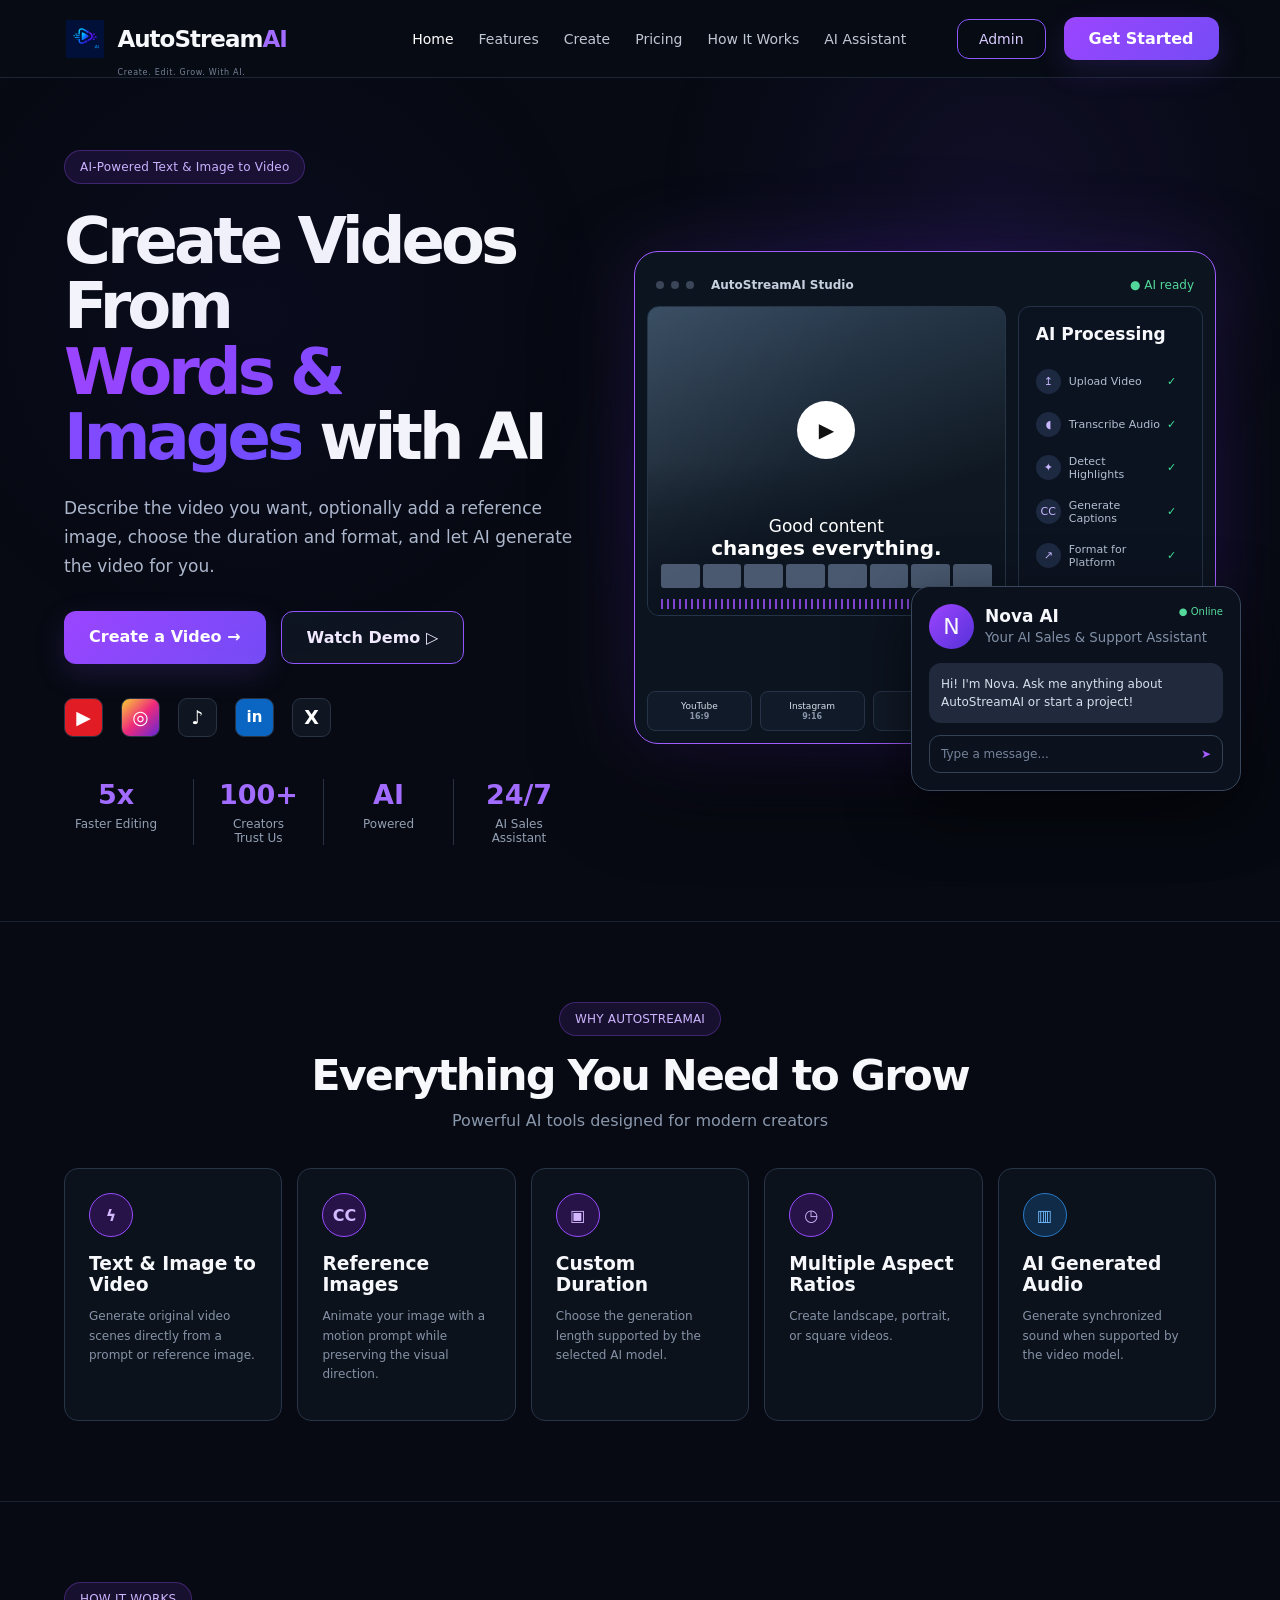
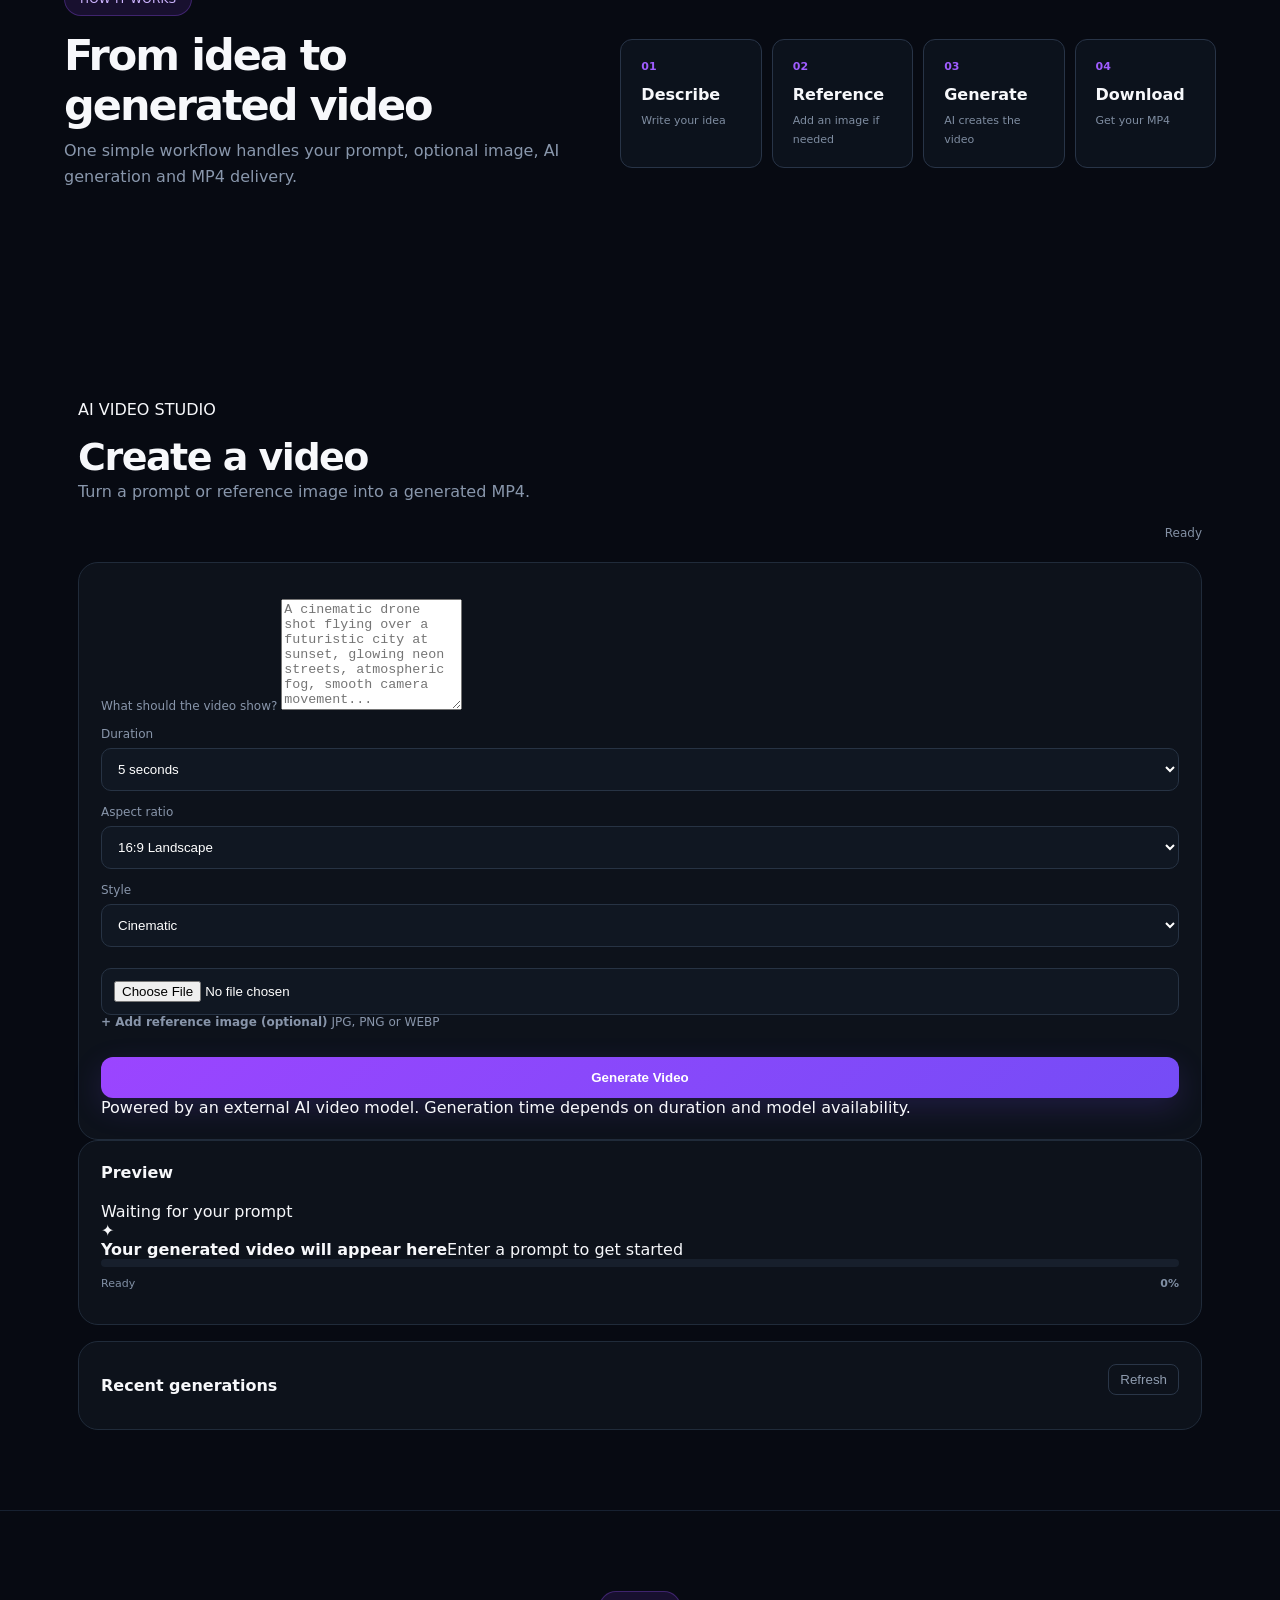
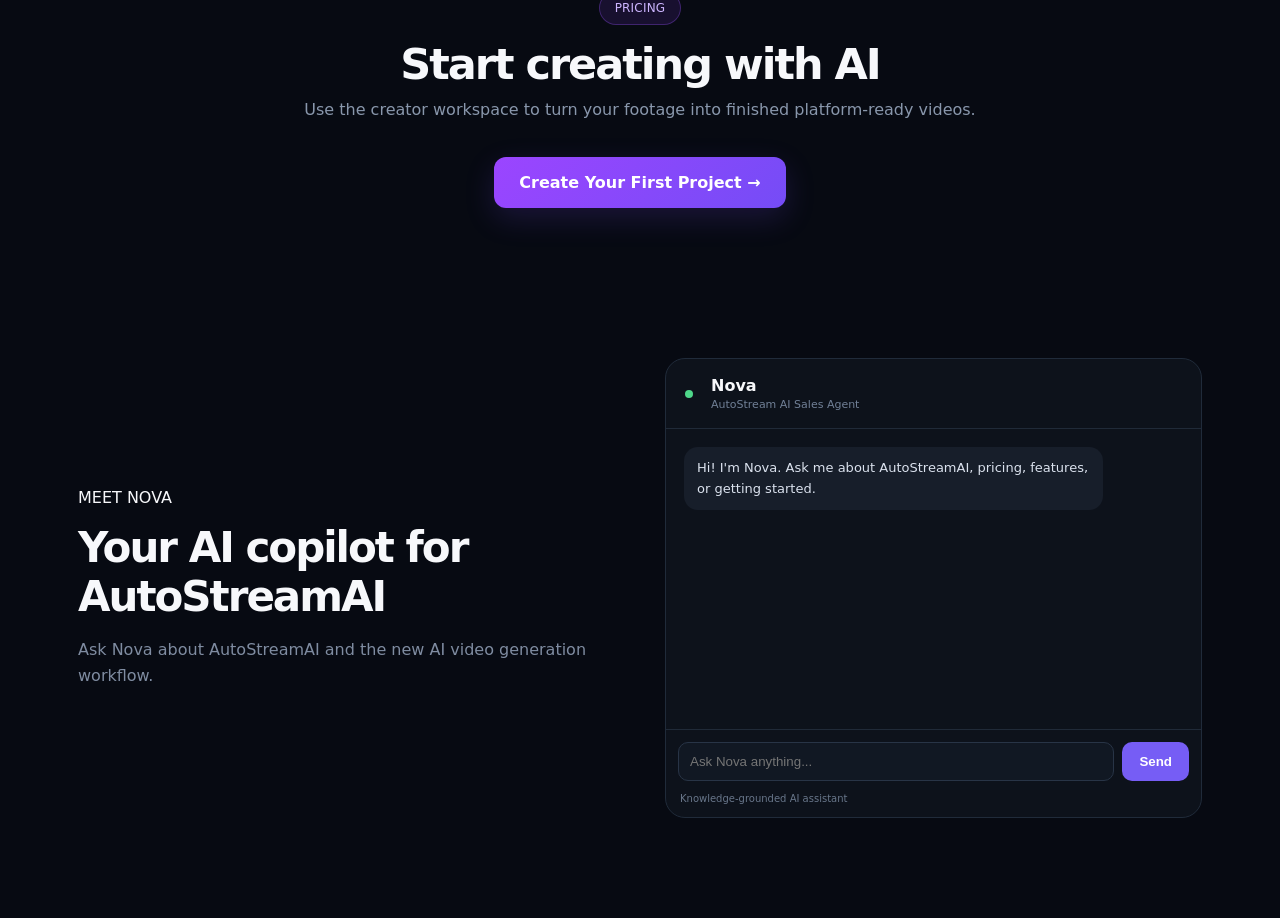
==== commit a5b1edaf: "Redesign workspace for prompt and image video generation" ====
--- a/static/index.html
+++ b/static/index.html
@@ -31,11 +31,11 @@
 <main>
 <section class="hero">
   <div class="hero-copy">
-    <div class="badge">AI-Powered Video Creation for Creators</div>
-    <h1>Turn Your Ideas Into<br><span>Viral Content</span> with AI</h1>
-    <p class="sub">AutoStreamAI helps creators automatically edit, caption, and format videos for YouTube, Instagram, TikTok, LinkedIn and more. Save time. Grow faster. Focus on what you do best — create.</p>
+    <div class="badge">AI-Powered Text & Image to Video</div>
+    <h1>Create Videos From<br><span>Words & Images</span> with AI</h1>
+    <p class="sub">Describe the video you want, optionally add a reference image, choose the duration and format, and let AI generate the video for you.</p>
     <div class="hero-actions">
-      <a class="primary large" href="/?view=workflow" target="_blank" rel="noopener">Start Creating <b>→</b></a>
+      <a class="primary large" href="/?view=workflow" target="_blank" rel="noopener">Create a Video <b>→</b></a>
       <a class="secondary large" href="#how-it-works">Watch Demo <b>▷</b></a>
     </div>
     <div class="platform-row">
@@ -77,32 +77,63 @@
 <section id="features" class="section feature-section">
   <div class="section-kicker">WHY AUTOSTREAMAI</div><h2>Everything You Need to Grow</h2><p class="section-sub">Powerful AI tools designed for modern creators</p>
   <div class="feature-grid">
-    <article><div class="icon">ϟ</div><h3>AI Video Editing</h3><p>Automatically find the best moments and create engaging clips.</p></article>
-    <article><div class="icon">CC</div><h3>Smart Captions</h3><p>Accurate, stylish captions for better reach and engagement.</p></article>
-    <article><div class="icon">▣</div><h3>Multi-Platform</h3><p>Optimized formats for YouTube, Instagram, TikTok, LinkedIn and more.</p></article>
-    <article><div class="icon">◷</div><h3>Save Time</h3><p>Go from raw video to ready-to-post in minutes.</p></article>
-    <article><div class="icon blue">▥</div><h3>Grow Faster</h3><p>Create more content, reach more people, and grow your audience.</p></article>
+    <article><div class="icon">ϟ</div><h3>Text & Image to Video</h3><p>Generate original video scenes directly from a prompt or reference image.</p></article>
+    <article><div class="icon">CC</div><h3>Reference Images</h3><p>Animate your image with a motion prompt while preserving the visual direction.</p></article>
+    <article><div class="icon">▣</div><h3>Custom Duration</h3><p>Choose the generation length supported by the selected AI model.</p></article>
+    <article><div class="icon">◷</div><h3>Multiple Aspect Ratios</h3><p>Create landscape, portrait, or square videos.</p></article>
+    <article><div class="icon blue">▥</div><h3>AI Generated Audio</h3><p>Generate synchronized sound when supported by the video model.</p></article>
   </div>
 </section>
 
 <section id="how-it-works" class="section workflow-teaser">
-  <div><div class="section-kicker">HOW IT WORKS</div><h2>From raw footage to ready-to-post</h2><p class="section-sub">One workflow handles transcription, highlight selection, captions, formatting and MP4 export.</p></div>
-  <div class="workflow-steps"><div><b>01</b><strong>Upload</strong><span>Your source video</span></div><div><b>02</b><strong>Analyze</strong><span>Whisper + GPT-OSS</span></div><div><b>03</b><strong>Create</strong><span>Captions + framing</span></div><div><b>04</b><strong>Export</strong><span>Platform-ready MP4</span></div></div>
+  <div><div class="section-kicker">HOW IT WORKS</div><h2>From idea to generated video</h2><p class="section-sub">One simple workflow handles your prompt, optional image, AI generation and MP4 delivery.</p></div>
+  <div class="workflow-steps"><div><b>01</b><strong>Describe</strong><span>Write your idea</span></div><div><b>02</b><strong>Reference</strong><span>Add an image if needed</span></div><div><b>03</b><strong>Generate</strong><span>AI creates the video</span></div><div><b>04</b><strong>Download</strong><span>Get your MP4</span></div></div>
 </section>
 
 <section id="workflow" class="workspace">
-  <div class="section-head"><div><p class="eyebrow">CREATOR WORKSPACE</p><h2>Build your next video</h2></div><span id="project-status">No project yet</span></div>
-  <div class="workspace-grid">
-    <form id="project-form" class="panel"><h3>1. Project setup</h3><label>Project name<input id="project-name" required placeholder="My podcast clip"></label><label>Publish platform<select id="platform"><option>YouTube</option><option>Instagram</option><option>TikTok</option><option>LinkedIn</option><option>Twitter/X</option></select></label><label>Editing style<select id="style"><option>Auto highlights</option><option>Short-form viral</option><option>Clean professional</option><option>Podcast clips</option></select></label><button class="primary full" type="submit">Create project</button></form>
-    <div class="panel"><h3>2. Upload source video</h3><label class="drop"><input id="video-file" type="file" accept="video/*"><strong>Choose a video</strong><span>MP4, MOV, MKV, WEBM, AVI, M4V</span></label><button id="upload-btn" class="secondary full" disabled>Upload video</button><div id="file-info" class="file-info">No video selected</div></div>
-    <div class="panel pipeline-panel"><h3>3. AI processing</h3><div class="progress"><i id="progress-bar"></i></div><div class="progress-meta"><span id="progress-label">Waiting for upload</span><b id="progress-value">0%</b></div><button id="process-btn" class="primary full" disabled>Run AI pipeline</button><div id="output" class="output"></div></div>
+  <div class="section-head">
+    <div><p class="eyebrow">AI VIDEO STUDIO</p><h2>Create a video</h2><p class="section-sub">Turn a prompt or reference image into a generated MP4.</p></div>
+    <span id="project-status">Ready</span>
   </div>
-  <div class="recent panel"><div class="section-head compact"><h3>Recent projects</h3><button id="refresh-projects">Refresh</button></div><div id="projects-list" class="projects-list"></div></div>
+  <div class="generator-layout">
+    <div class="panel generator-form">
+      <label>What should the video show?
+        <textarea id="video-prompt" rows="7" maxlength="5000" placeholder="A cinematic drone shot flying over a futuristic city at sunset, glowing neon streets, atmospheric fog, smooth camera movement..."></textarea>
+      </label>
+      <div class="form-grid">
+        <label>Duration
+          <select id="duration"><option value="4">4 seconds</option><option value="5" selected>5 seconds</option><option value="10">10 seconds</option><option value="15">15 seconds</option><option value="20">20 seconds</option><option value="30">30 seconds</option></select>
+        </label>
+        <label>Aspect ratio
+          <select id="aspect-ratio"><option value="16:9">16:9 Landscape</option><option value="9:16">9:16 Portrait</option><option value="1:1">1:1 Square</option><option value="4:3">4:3</option><option value="3:4">3:4</option><option value="21:9">21:9 Cinematic</option></select>
+        </label>
+      </div>
+      <label>Style
+        <select id="video-style"><option>Cinematic</option><option>Photorealistic</option><option>Commercial</option><option>Anime</option><option>3D Animation</option><option>Documentary</option><option>Fantasy</option></select>
+      </label>
+      <label class="image-drop">
+        <input id="image-file" type="file" accept="image/jpeg,image/png,image/webp">
+        <strong id="image-label">+ Add reference image (optional)</strong>
+        <span>JPG, PNG or WEBP</span>
+      </label>
+      <button id="generate-btn" class="primary full">Generate Video</button>
+      <div class="generator-note">Powered by an external AI video model. Generation time depends on duration and model availability.</div>
+    </div>
+    <div class="panel generation-preview">
+      <div class="preview-head"><h3>Preview</h3><span id="generation-status">Waiting for your prompt</span></div>
+      <div class="video-preview" id="video-preview">
+        <div class="preview-placeholder"><div>✦</div><strong>Your generated video will appear here</strong><span>Enter a prompt to get started</span></div>
+      </div>
+      <div class="generation-progress"><div class="progress"><i id="progress-bar"></i></div><div class="progress-meta"><span id="progress-label">Ready</span><b id="progress-value">0%</b></div></div>
+      <div id="output" class="output"></div>
+    </div>
+  </div>
+  <div class="recent panel"><div class="section-head compact"><h3>Recent generations</h3><button id="refresh-projects">Refresh</button></div><div id="projects-list" class="projects-list"></div></div>
 </section>
 
 <section id="pricing" class="section pricing"><div class="section-kicker">PRICING</div><h2>Start creating with AI</h2><p class="section-sub">Use the creator workspace to turn your footage into finished platform-ready videos.</p><a class="primary large" href="/?view=workflow" target="_blank" rel="noopener">Create Your First Project →</a></section>
 
-<section id="chat" class="chat-section"><div><p class="eyebrow">MEET NOVA</p><h2>Your AI copilot for AutoStreamAI</h2><p>Ask about plans, features, or getting started.</p></div><div class="chat-card"><div class="chat-head"><div class="status-dot"></div><div><strong>Nova</strong><small>AutoStream AI Sales Agent</small></div></div><div id="messages" class="messages"><div class="bubble bot">Hi! I'm Nova. Ask me about AutoStreamAI, pricing, features, or getting started.</div></div><form id="chat-form" class="chat-form"><input id="message" autocomplete="off" placeholder="Ask Nova anything..." maxlength="2000" required><button>Send</button></form><div id="meta" class="chat-meta">Knowledge-grounded AI assistant</div></div></section>
+<section id="chat" class="chat-section"><div><p class="eyebrow">MEET NOVA</p><h2>Your AI copilot for AutoStreamAI</h2><p>Ask Nova about AutoStreamAI and the new AI video generation workflow.</p></div><div class="chat-card"><div class="chat-head"><div class="status-dot"></div><div><strong>Nova</strong><small>AutoStream AI Sales Agent</small></div></div><div id="messages" class="messages"><div class="bubble bot">Hi! I'm Nova. Ask me about AutoStreamAI, pricing, features, or getting started.</div></div><form id="chat-form" class="chat-form"><input id="message" autocomplete="off" placeholder="Ask Nova anything..." maxlength="2000" required><button>Send</button></form><div id="meta" class="chat-meta">Knowledge-grounded AI assistant</div></div></section>
 </main>
 <script src="/static/app.js"></script>
 <script>const view=new URLSearchParams(location.search).get("view");if(view){requestAnimationFrame(()=>document.getElementById(view)?.scrollIntoView({behavior:"smooth",block:"start"}))}</script>
--- a/static/styles.css
+++ b/static/styles.css
@@ -1 +1 @@
-*{box-sizing:border-box}html{scroll-behavior:smooth}body{margin:0;font-family:Inter,system-ui,-apple-system,BlinkMacSystemFont,"Segoe UI",sans-serif;background:#070a10;color:#f7f8fb}a{color:inherit}.nav{height:72px;padding:0 6%;display:flex;align-items:center;justify-content:space-between;border-bottom:1px solid #1b2330;background:#090d14;position:sticky;top:0;z-index:10}.brand{font-size:22px;font-weight:850;display:flex;align-items:center;gap:10px;text-decoration:none;color:#f7f8fb}.brand img{width:34px;height:34px;display:block;filter:drop-shadow(0 5px 14px #765df555)}.brand span{color:#f7f8fb}.brand b{color:#8b72ff;font-size:12px;letter-spacing:1px;align-self:flex-start;margin-top:4px}.nav nav{display:flex;gap:24px}.nav a{color:#9ba8bc;text-decoration:none;font-size:14px}.nav a:hover{color:#fff}.hero{max-width:1180px;margin:auto;padding:86px 28px 72px;display:grid;grid-template-columns:1.05fr .95fr;gap:65px;align-items:center}.eyebrow{font-size:11px;letter-spacing:2px;color:#917cff;font-weight:800;margin:0 0 12px}.hero h1{font-size:clamp(48px,6vw,82px);line-height:.96;letter-spacing:-4px;margin:0 0 24px}.hero h1 span{color:#8c73ff}.sub{font-size:18px;line-height:1.7;color:#a9b5c8;max-width:620px}.primary,.secondary{border:0;border-radius:11px;padding:13px 18px;font-weight:750;cursor:pointer;text-decoration:none;display:inline-block}.primary{background:#765df5;color:#fff}.secondary{background:#1a2230;color:#e9edf4}.full{width:100%;margin-top:14px}.trust{display:flex;gap:18px;flex-wrap:wrap;margin-top:30px;color:#748198;font-size:12px}.trust span:before{content:"•";margin-right:7px;color:#765df5}.hero-preview,.panel,.chat-card{background:#0d121b;border:1px solid #202b3a;border-radius:20px}.hero-preview{padding:20px;box-shadow:0 30px 90px #0007}.preview-top{color:#aab5c6;font-size:13px;padding-bottom:17px;border-bottom:1px solid #202a38}.preview-top b{float:right;color:#54d58b;font-size:10px}.live-dot,.status-dot{display:inline-block;width:8px;height:8px;border-radius:50%;background:#4ed78a;margin-right:8px}.pipeline{padding-top:8px}.step{display:grid;grid-template-columns:42px 1fr auto;align-items:center;gap:12px;padding:17px 4px;border-bottom:1px solid #19222f}.step:last-child{border:0}.step i{font-style:normal;color:#68758b;font-size:11px}.step span{font-size:14px;font-weight:650}.step small{color:#69768a}.workspace{max-width:1180px;margin:auto;padding:65px 28px}.section-head{display:flex;justify-content:space-between;align-items:end;gap:20px;margin-bottom:22px}.section-head h2{font-size:38px;letter-spacing:-1.5px;margin:0}.section-head>span{color:#8390a4;font-size:12px}.workspace-grid{display:grid;grid-template-columns:repeat(3,1fr);gap:16px}.panel{padding:22px}.panel h3{margin:0 0 20px;font-size:16px}.panel label{display:block;color:#8895aa;font-size:12px;margin:14px 0}.panel input,.panel select{width:100%;margin-top:7px;background:#101722;border:1px solid #273344;color:#fff;border-radius:10px;padding:12px;outline:none}.drop{height:166px;border:1px dashed #354257;border-radius:14px;display:flex!important;align-items:center;justify-content:center;flex-direction:column;gap:7px;text-align:center}.drop input{display:none}.drop strong{color:#e4eaf3}.drop span{font-size:11px}.file-info,.muted,.output{color:#7e8ba0;font-size:12px;line-height:1.6;margin-top:12px}.progress{height:8px;background:#171f2c;border-radius:99px;overflow:hidden}.progress i{display:block;width:0;height:100%;background:#765df5;transition:width .4s}.progress-meta{display:flex;justify-content:space-between;margin-top:10px;font-size:11px;color:#8190a5}.output{min-height:35px}.recent{margin-top:16px}.compact{margin:0 0 12px}.compact h3{margin:0}.compact button{background:transparent;border:1px solid #2a3648;color:#8f9caf;border-radius:8px;padding:7px 11px;cursor:pointer}.projects-list{display:grid;gap:8px}.project-row{width:100%;display:flex;justify-content:space-between;text-align:left;align-items:center;background:#101722;border:1px solid #202b3a;color:#e7ebf3;padding:13px;border-radius:10px;cursor:pointer}.project-row:hover{border-color:#4b58a0}.project-row span{display:flex;flex-direction:column;gap:4px}.project-row small,.project-row em{color:#77859a;font-size:11px;font-style:normal}.features{max-width:1180px;margin:auto;padding:25px 28px 90px;display:grid;grid-template-columns:repeat(4,1fr);gap:14px}.features>div{padding:24px;border-top:1px solid #2a3444}.features b{color:#765df5;font-size:11px}.features h3{margin:12px 0 8px}.features p,.chat-section>div>p:not(.eyebrow){color:#7f8ca1;line-height:1.6;font-size:13px}.chat-section{max-width:1180px;margin:auto;padding:70px 28px 100px;display:grid;grid-template-columns:1fr 1fr;gap:50px;align-items:center}.chat-section h2{font-size:42px;letter-spacing:-2px;margin:0 0 10px}.chat-card{overflow:hidden}.chat-head{display:flex;gap:10px;align-items:center;padding:17px 19px;border-bottom:1px solid #202a38}.chat-head small{display:block;color:#718097;margin-top:3px;font-size:11px}.messages{height:300px;overflow:auto;padding:18px}.bubble{max-width:84%;padding:11px 13px;border-radius:14px;margin-bottom:10px;font-size:13px;line-height:1.55}.bot{background:#171e2a;color:#dbe2ee}.user{background:#6c55e8;margin-left:auto}.chat-form{display:flex;gap:8px;padding:12px;border-top:1px solid #202a38}.chat-form input{flex:1;background:#111823;border:1px solid #283446;color:#fff;padding:11px;border-radius:10px;outline:none}.chat-form button{background:#765df5;color:#fff;border:0;border-radius:10px;padding:0 17px;font-weight:700}.chat-meta{padding:0 14px 13px;color:#68768a;font-size:10px}@media(max-width:900px){.hero,.chat-section{grid-template-columns:1fr}.workspace-grid{grid-template-columns:1fr}.features{grid-template-columns:1fr 1fr}.hero{padding-top:55px}}@media(max-width:600px){.nav{padding:0 18px}.nav nav{gap:10px}.nav nav a:nth-child(2){display:none}.hero,.workspace,.features,.chat-section{padding-left:18px;padding-right:18px}.hero h1{letter-spacing:-2px}.features{grid-template-columns:1fr}}+*{box-sizing:border-box}html{scroll-behavior:smooth}body{margin:0;font-family:Inter,system-ui,-apple-system,BlinkMacSystemFont,"Segoe UI",sans-serif;background:#070a12;color:#f7f8fb}body:before{content:"";position:fixed;inset:0;pointer-events:none;background:radial-gradient(circle at 78% 22%,#6f3cff18,transparent 28%),radial-gradient(circle at 20% 35%,#4f36ff0d,transparent 30%)}a{color:inherit}.nav{height:78px;padding:0 4.8%;display:flex;align-items:center;gap:28px;border-bottom:1px solid #1d2636;background:#080c14ee;backdrop-filter:blur(18px);position:sticky;top:0;z-index:20}.brand{position:relative;display:flex;align-items:center;gap:8px;text-decoration:none;min-width:300px}.brand img{width:48px;height:38px;object-fit:contain;display:block}.brand>span{font-size:23px;font-weight:850;letter-spacing:-1px}.brand-ai{color:#a16cff}.brand small{position:absolute;left:56px;top:48px;font-size:8px;letter-spacing:.7px;color:#748197}.main-nav{display:flex;align-items:center;gap:25px;margin-left:auto}.main-nav a{color:#c0c7d4;text-decoration:none;font-size:14px}.main-nav a:hover,.main-nav .active{color:#fff}.nav-actions{display:flex;align-items:center;gap:18px;margin-left:auto}.admin-link{text-decoration:none;color:#d9caff;border:1px solid #8c57ff;border-radius:12px;padding:11px 21px;font-size:14px}.nav-cta{padding:12px 25px!important}.primary,.secondary{border:0;border-radius:12px;padding:13px 18px;font-weight:750;cursor:pointer;text-decoration:none;display:inline-block}.primary{background:linear-gradient(135deg,#9b45ff,#754cf6);color:#fff;box-shadow:0 10px 30px #7b4cff2b}.secondary{background:#0e1521;border:1px solid #9155ff;color:#f1eaff}.large{padding:16px 25px;font-size:16px}.hero{max-width:1420px;margin:auto;padding:72px 5% 76px;display:grid;grid-template-columns:.92fr 1.08fr;gap:50px;align-items:center;min-height:600px}.badge,.section-kicker{display:inline-flex;border:1px solid #7b45cc66;background:#321a5d66;color:#cdb5ff;border-radius:999px;padding:9px 15px;font-size:12px;letter-spacing:.2px}.hero h1{font-size:clamp(48px,5vw,78px);line-height:1.02;letter-spacing:-4px;margin:25px 0 24px}.hero h1 span{background:linear-gradient(90deg,#9d45ff,#714fff);-webkit-background-clip:text;background-clip:text;color:transparent}.sub{font-size:17px;line-height:1.7;color:#aeb9cc;max-width:650px}.hero-actions{display:flex;gap:15px;margin-top:30px}.platform-row{display:flex;gap:18px;margin-top:34px}.platform{width:39px;height:39px;border-radius:9px;display:grid;place-items:center;font-weight:800;font-size:19px;background:#101621;border:1px solid #293345}.youtube{color:#fff;background:#e21c25}.instagram{color:#fff;background:linear-gradient(135deg,#f9ce34,#ee2a7b,#6228d7)}.tiktok{color:#fff}.linkedin{color:#fff;background:#0a66c2;font-size:15px}.x{color:#fff}.stats{display:flex;gap:0;margin-top:42px}.stats div{min-width:130px;padding:0 25px;border-right:1px solid #283142;text-align:center}.stats div:first-child{padding-left:0}.stats div:last-child{border:0}.stats strong{display:block;font-size:27px;color:#a16cff}.stats span{display:block;color:#93a0b4;font-size:12px;margin-top:7px}.hero-visual{position:relative;min-height:520px;display:flex;align-items:center}.glow{position:absolute;inset:10% 5%;background:#814cff22;filter:blur(70px);border-radius:50%}.editor-window{position:relative;z-index:2;width:100%;border:1px solid #a15cff;border-radius:24px;background:#0c1420;box-shadow:0 0 80px #7e45ff30,0 35px 90px #0008;padding:12px}.editor-toolbar{height:42px;display:flex;align-items:center;gap:7px;color:#c6cfde;font-size:12px;padding:0 9px}.editor-toolbar b{margin-left:10px}.toolbar-status{margin-left:auto;color:#52d99a}.window-dot{width:8px;height:8px;border-radius:50%;background:#3b4658}.editor-body{display:grid;grid-template-columns:1.55fr .8fr;gap:12px}.video-canvas{height:310px;border-radius:12px;background:linear-gradient(160deg,#32475d,#101923 65%);position:relative;overflow:hidden;border:1px solid #253447}.video-canvas:before{content:"";position:absolute;inset:0;background:linear-gradient(180deg,transparent 50%,#08101dcc),linear-gradient(120deg,#ffffff0b,transparent 45%)}.play{position:absolute;top:40%;left:50%;transform:translate(-50%,-50%);width:58px;height:58px;border-radius:50%;display:grid;place-items:center;background:#fff;color:#111;font-size:20px}.video-caption{position:absolute;bottom:55px;left:0;right:0;text-align:center;font-size:17px;color:#fff}.video-caption strong{font-size:20px}.timeline{position:absolute;bottom:27px;left:13px;right:13px;display:flex;gap:3px}.timeline i{height:24px;flex:1;background:#6c7f9b;border-radius:3px;opacity:.65}.wave{position:absolute;bottom:6px;left:13px;right:13px;height:10px;background:repeating-linear-gradient(90deg,#9e50ff 0 2px,transparent 2px 6px);opacity:.8}.processing{border:1px solid #243247;border-radius:12px;background:#0c1320;padding:17px}.processing h3{margin:0 0 16px;font-size:17px}.ai-step{display:grid;grid-template-columns:26px 1fr 18px;align-items:center;gap:7px;padding:9px 0;color:#b2bfd1;font-size:11px}.ai-step i{font-style:normal;width:25px;height:25px;border-radius:50%;display:grid;place-items:center;background:#1d2941;color:#c8b7ff}.ai-step b{color:#3fe09a}.ai-step .pending{color:#9d65ff}.processing-bar{height:7px;border-radius:20px;background:#273148;margin-top:12px;overflow:hidden}.processing-bar i{display:block;width:80%;height:100%;background:linear-gradient(90deg,#8b43ff,#b14cff);border-radius:20px}.processing>small{display:flex;justify-content:space-between;color:#8996aa;margin-top:8px}.format-row{display:grid;grid-template-columns:repeat(5,1fr);gap:8px;margin-top:10px}.format-row span{padding:9px 4px;text-align:center;border-radius:8px;background:#111a28;border:1px solid #273347;color:#d9dfeb;font-size:9px}.format-row b{color:#8996aa;font-size:8px}.nova-float{position:absolute;right:-25px;bottom:-34px;width:330px;background:#0b121e;border:1px solid #39475d;border-radius:19px;padding:17px;z-index:4;box-shadow:0 20px 60px #0009}.nova-avatar{float:left;width:45px;height:45px;border-radius:50%;display:grid;place-items:center;background:linear-gradient(135deg,#9d45ff,#5531d8);font-size:22px;margin-right:11px}.nova-float>div:nth-child(2){padding-top:2px}.nova-float>div:nth-child(2) b{font-size:17px}.nova-float>div:nth-child(2) span{float:right;color:#54d99b;font-size:10px}.nova-float small{display:block;color:#8290a6;margin-top:4px}.nova-float p{clear:both;margin:18px 0 12px;padding:12px;background:#202a3c;border-radius:12px;color:#d6deeb;font-size:12px;line-height:1.5}.nova-input{border:1px solid #334156;border-radius:11px;padding:11px;color:#748299;font-size:12px}.nova-input b{float:right;color:#a35cff}.section{max-width:1320px;margin:auto;padding:80px 5%}.feature-section{text-align:center;border-top:1px solid #172131}.feature-section h2,.workflow-teaser h2,.pricing h2{font-size:43px;letter-spacing:-2px;margin:14px 0 8px}.section-sub{color:#8997ac;margin:0 auto 35px;line-height:1.6}.feature-grid{display:grid;grid-template-columns:repeat(5,1fr);gap:15px;text-align:left}.feature-grid article{padding:24px;border:1px solid #283447;background:#0c121c;border-radius:14px;min-height:170px}.icon{width:44px;height:44px;border-radius:50%;display:grid;place-items:center;color:#d4b9ff;background:#271348;border:1px solid #974cff;font-weight:800}.icon.blue{color:#70b9ff;background:#102b48;border-color:#2879c8}.feature-grid h3{margin:16px 0 8px}.feature-grid p{color:#8592a6;font-size:12px;line-height:1.6}.workflow-teaser{display:grid;grid-template-columns:1fr 1.2fr;gap:60px;align-items:center;border-top:1px solid #172131}.workflow-steps{display:grid;grid-template-columns:repeat(4,1fr);gap:10px}.workflow-steps div{padding:20px;border:1px solid #283447;border-radius:12px;background:#0c121c}.workflow-steps b{display:block;color:#9f5cff;font-size:11px}.workflow-steps strong{display:block;margin:12px 0 5px}.workflow-steps span{color:#7f8da1;font-size:11px}.workspace{max-width:1180px;margin:auto;padding:80px 28px}.section-head{display:flex;justify-content:space-between;align-items:end;gap:20px;margin-bottom:22px}.section-head h2{font-size:38px;letter-spacing:-1.5px;margin:0}.section-head>span{color:#8390a4;font-size:12px}.workspace-grid{display:grid;grid-template-columns:repeat(3,1fr);gap:16px}.panel,.chat-card{background:#0d121b;border:1px solid #202b3a;border-radius:20px;padding:22px}.panel h3{margin:0 0 20px;font-size:16px}.panel label{display:block;color:#8895aa;font-size:12px;margin:14px 0}.panel input,.panel select{width:100%;margin-top:7px;background:#101722;border:1px solid #273344;color:#fff;border-radius:10px;padding:12px;outline:none}.drop{height:166px;border:1px dashed #354257;border-radius:14px;display:flex!important;align-items:center;justify-content:center;flex-direction:column;gap:7px;text-align:center}.drop input{display:none}.drop strong{color:#e4eaf3}.drop span{font-size:11px}.full{width:100%;margin-top:14px}.file-info,.muted,.output{color:#7e8ba0;font-size:12px;line-height:1.6;margin-top:12px}.progress{height:8px;background:#171f2c;border-radius:99px;overflow:hidden}.progress i{display:block;width:0;height:100%;background:#765df5;transition:width .4s}.progress-meta{display:flex;justify-content:space-between;margin-top:10px;font-size:11px;color:#8190a5}.recent{margin-top:16px}.compact{margin:0 0 12px}.compact h3{margin:0}.compact button{background:transparent;border:1px solid #2a3648;color:#8f9caf;border-radius:8px;padding:7px 11px;cursor:pointer}.projects-list{display:grid;gap:8px}.project-row{width:100%;display:flex;justify-content:space-between;text-align:left;align-items:center;background:#101722;border:1px solid #202b3a;color:#e7ebf3;padding:13px;border-radius:10px;cursor:pointer}.project-row span{display:flex;flex-direction:column;gap:4px}.project-row small,.project-row em{color:#77859a;font-size:11px;font-style:normal}.pricing{text-align:center;border-top:1px solid #172131}.chat-section{max-width:1180px;margin:auto;padding:70px 28px 100px;display:grid;grid-template-columns:1fr 1fr;gap:50px;align-items:center}.chat-section h2{font-size:42px;letter-spacing:-2px;margin:0 0 10px}.chat-section>div>p:not(.eyebrow){color:#7f8ca1;line-height:1.6}.chat-card{overflow:hidden;padding:0}.chat-head{display:flex;gap:10px;align-items:center;padding:17px 19px;border-bottom:1px solid #202a38}.chat-head small{display:block;color:#718097;margin-top:3px;font-size:11px}.messages{height:300px;overflow:auto;padding:18px}.bubble{max-width:84%;padding:11px 13px;border-radius:14px;margin-bottom:10px;font-size:13px;line-height:1.55}.bot{background:#171e2a;color:#dbe2ee}.user{background:#6c55e8;margin-left:auto}.chat-form{display:flex;gap:8px;padding:12px;border-top:1px solid #202a38}.chat-form input{flex:1;background:#111823;border:1px solid #283446;color:#fff;padding:11px;border-radius:10px;outline:none}.chat-form button{background:#765df5;color:#fff;border:0;border-radius:10px;padding:0 17px;font-weight:700}.chat-meta{padding:0 14px 13px;color:#68768a;font-size:10px}.status-dot{display:inline-block;width:8px;height:8px;border-radius:50%;background:#4ed78a;margin-right:8px}@media(max-width:1100px){.main-nav{display:none}.hero{grid-template-columns:1fr}.hero-visual{min-height:570px}.feature-grid{grid-template-columns:repeat(2,1fr)}.workflow-teaser{grid-template-columns:1fr}.nav{padding:0 24px}.nav-actions{margin-left:auto}}@media(max-width:900px){.workspace-grid,.chat-section{grid-template-columns:1fr}.editor-body{grid-template-columns:1fr}.processing{display:none}.nova-float{right:-5px}.stats{flex-wrap:wrap;gap:20px}.stats div{border:0}.workflow-steps{grid-template-columns:repeat(2,1fr)}}@media(max-width:600px){.nav{padding:0 16px}.brand{min-width:0}.brand small{display:none}.brand>span{font-size:18px}.brand img{width:42px}.admin-link{display:none}.hero{padding:48px 18px}.hero h1{font-size:46px;letter-spacing:-2px}.hero-actions{flex-direction:column}.stats{display:grid;grid-template-columns:1fr 1fr}.stats div{min-width:0;padding:0!important}.platform-row{gap:9px}.hero-visual{min-height:470px}.editor-window{padding:8px}.video-canvas{height:230px}.nova-float{width:280px;right:0;bottom:-20px}.feature-grid{grid-template-columns:1fr}.section{padding:60px 18px}.feature-section h2,.workflow-teaser h2,.pricing h2{font-size:34px}.workflow-steps{grid-template-columns:1fr}.workspace{padding:60px 18px}.chat-section{padding:60px 18px}.chat-section h2{font-size:34px}.format-row{font-size:7px}}
